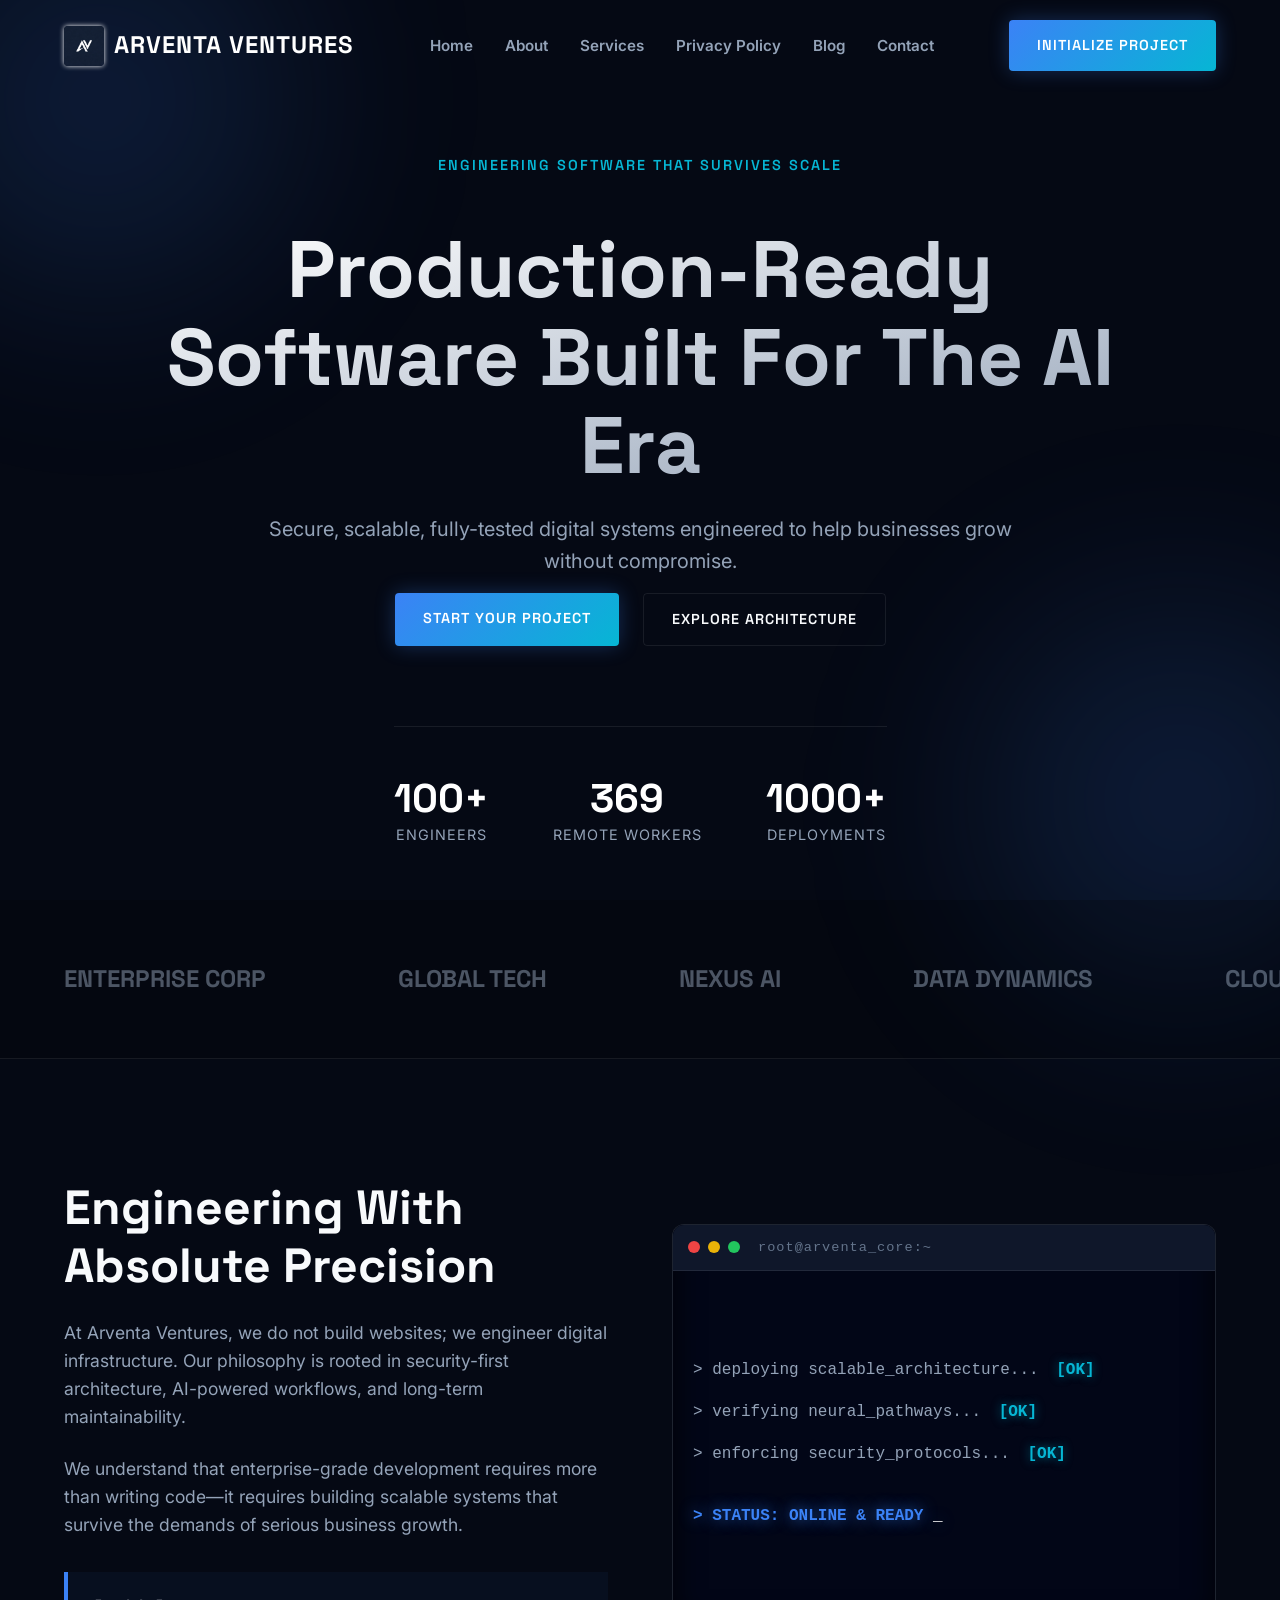
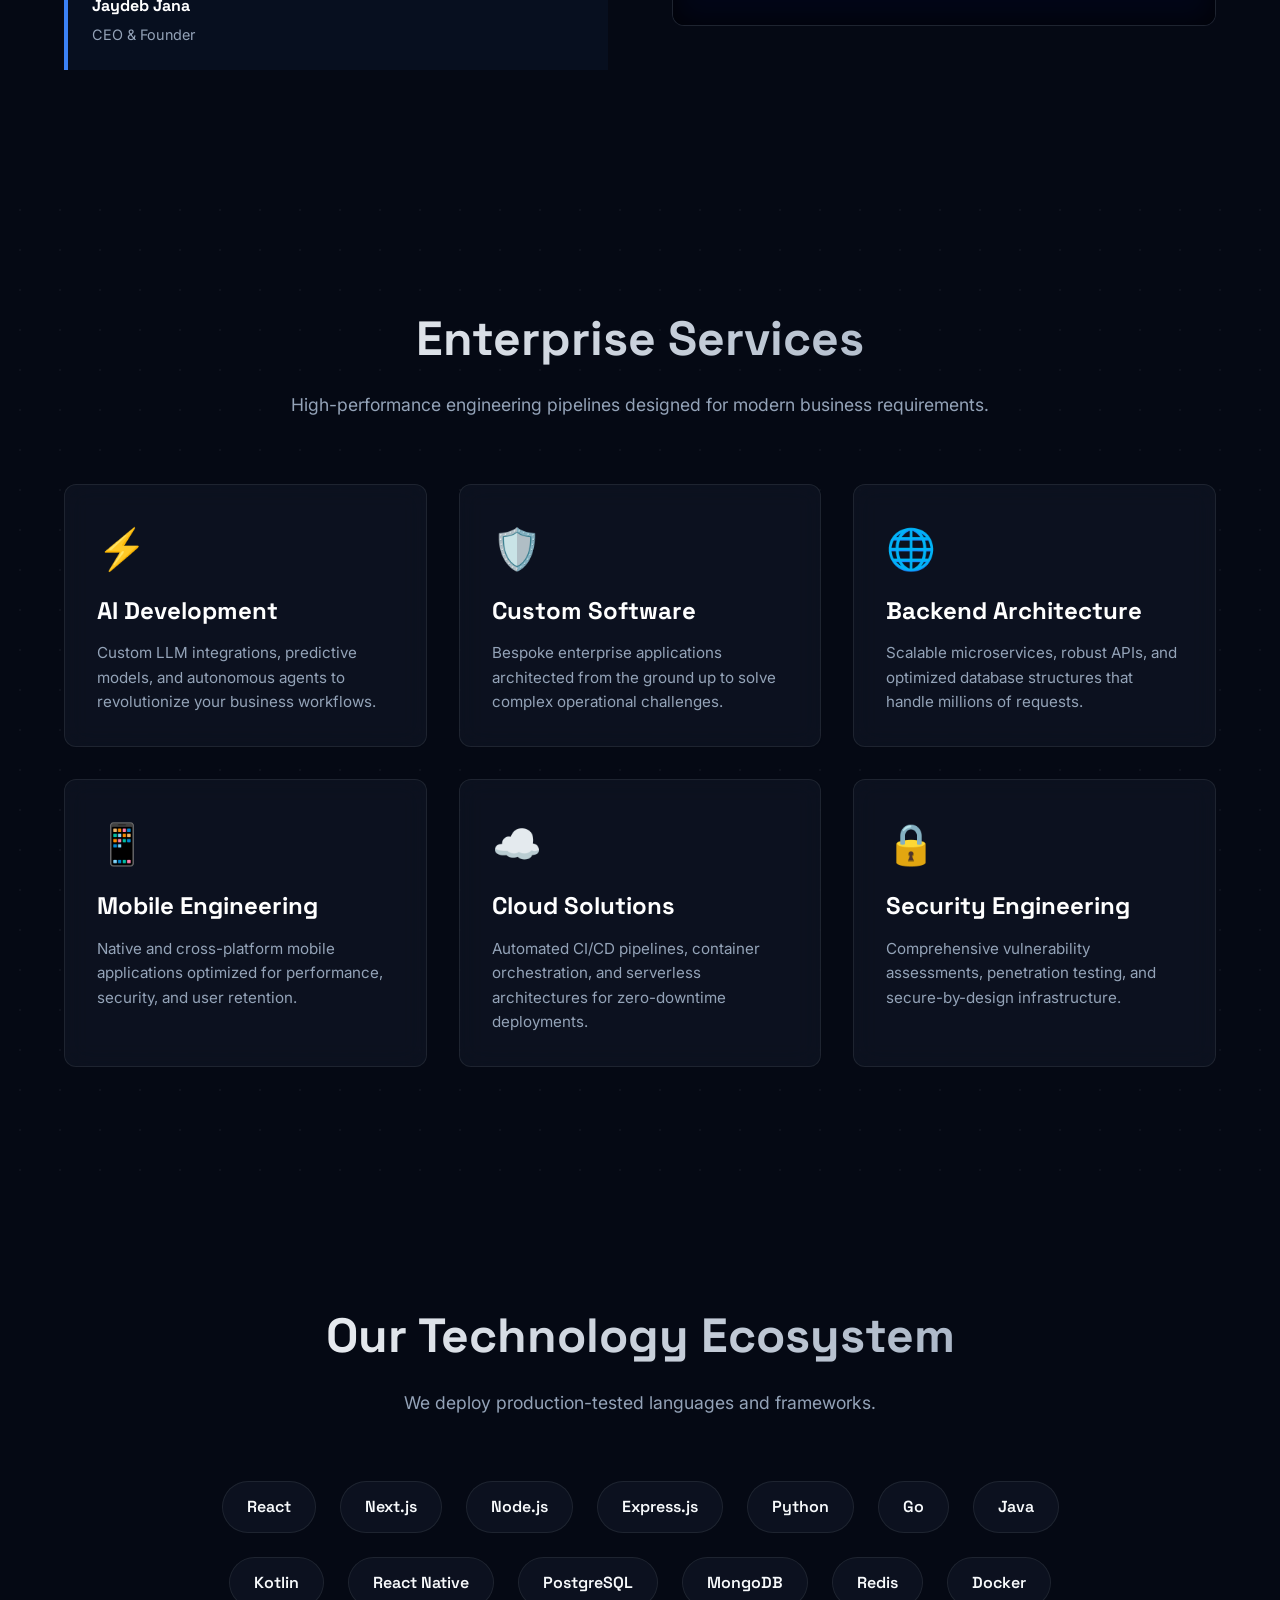
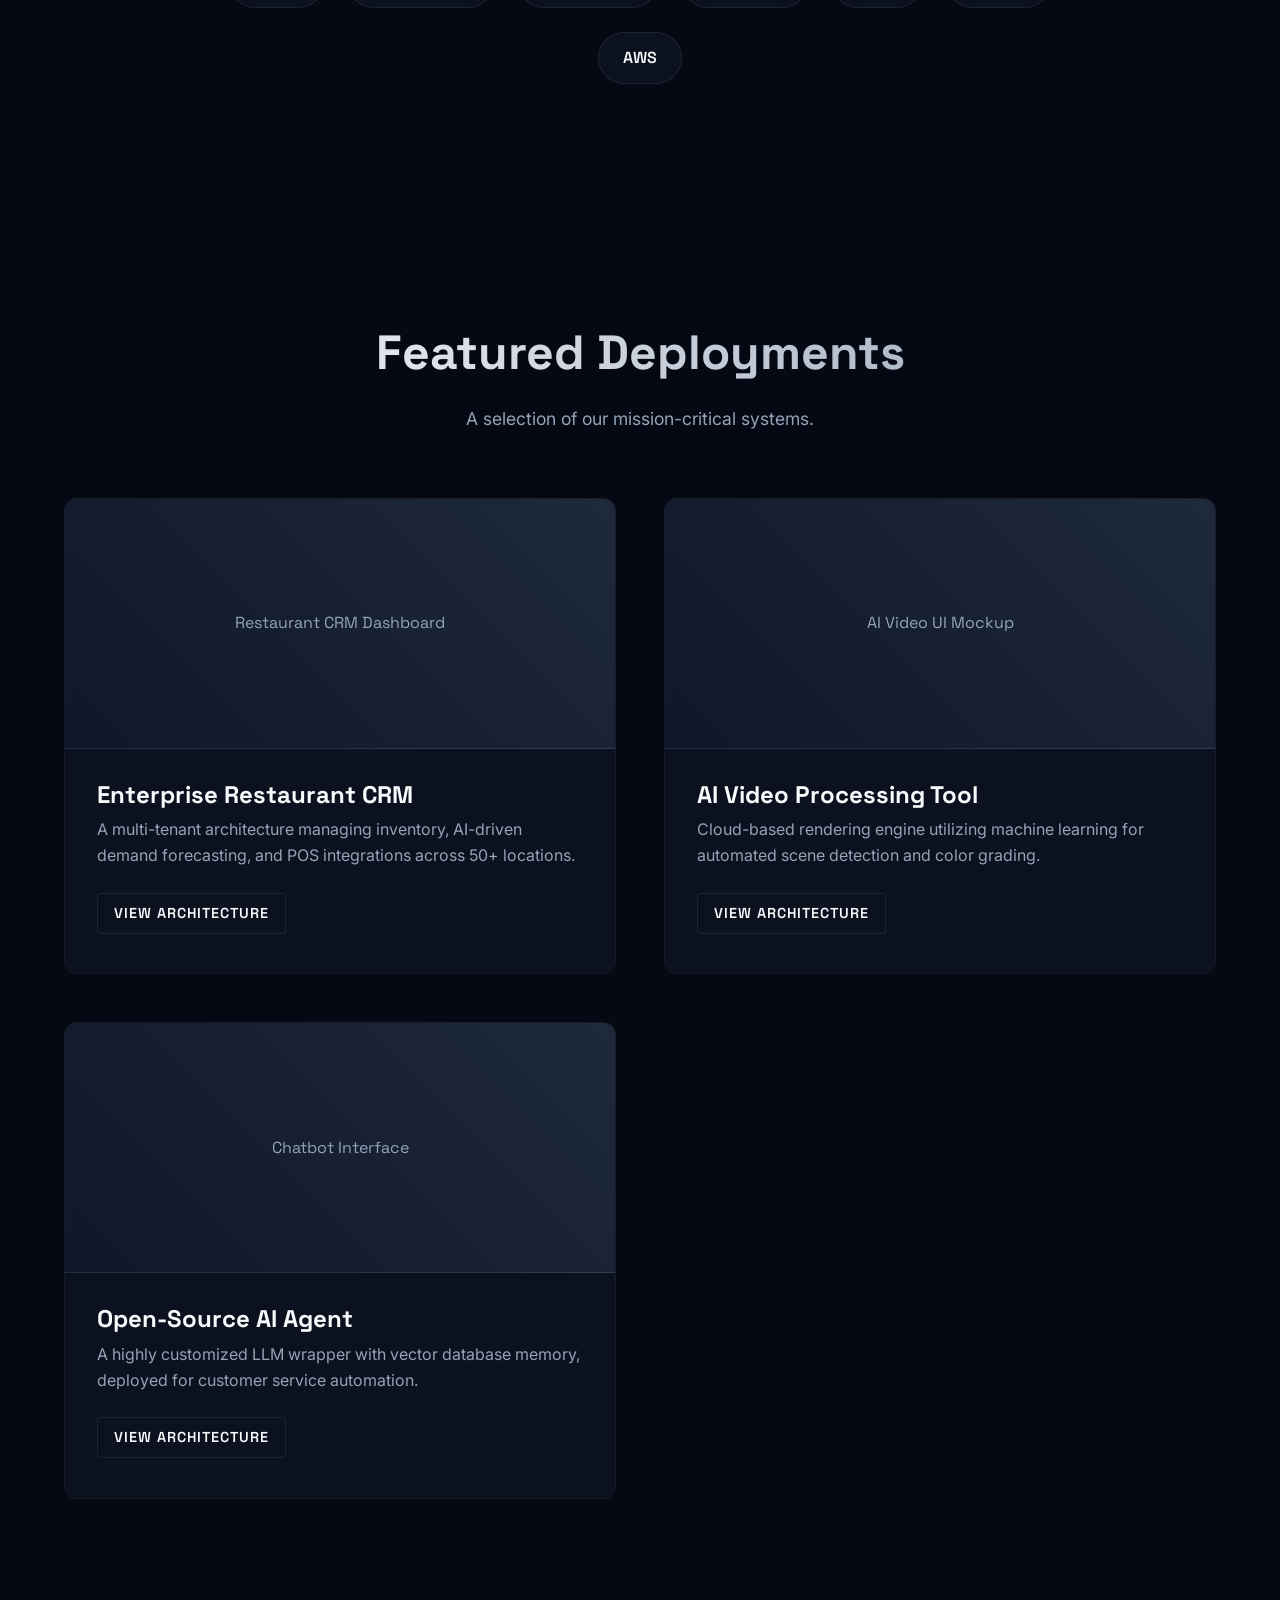
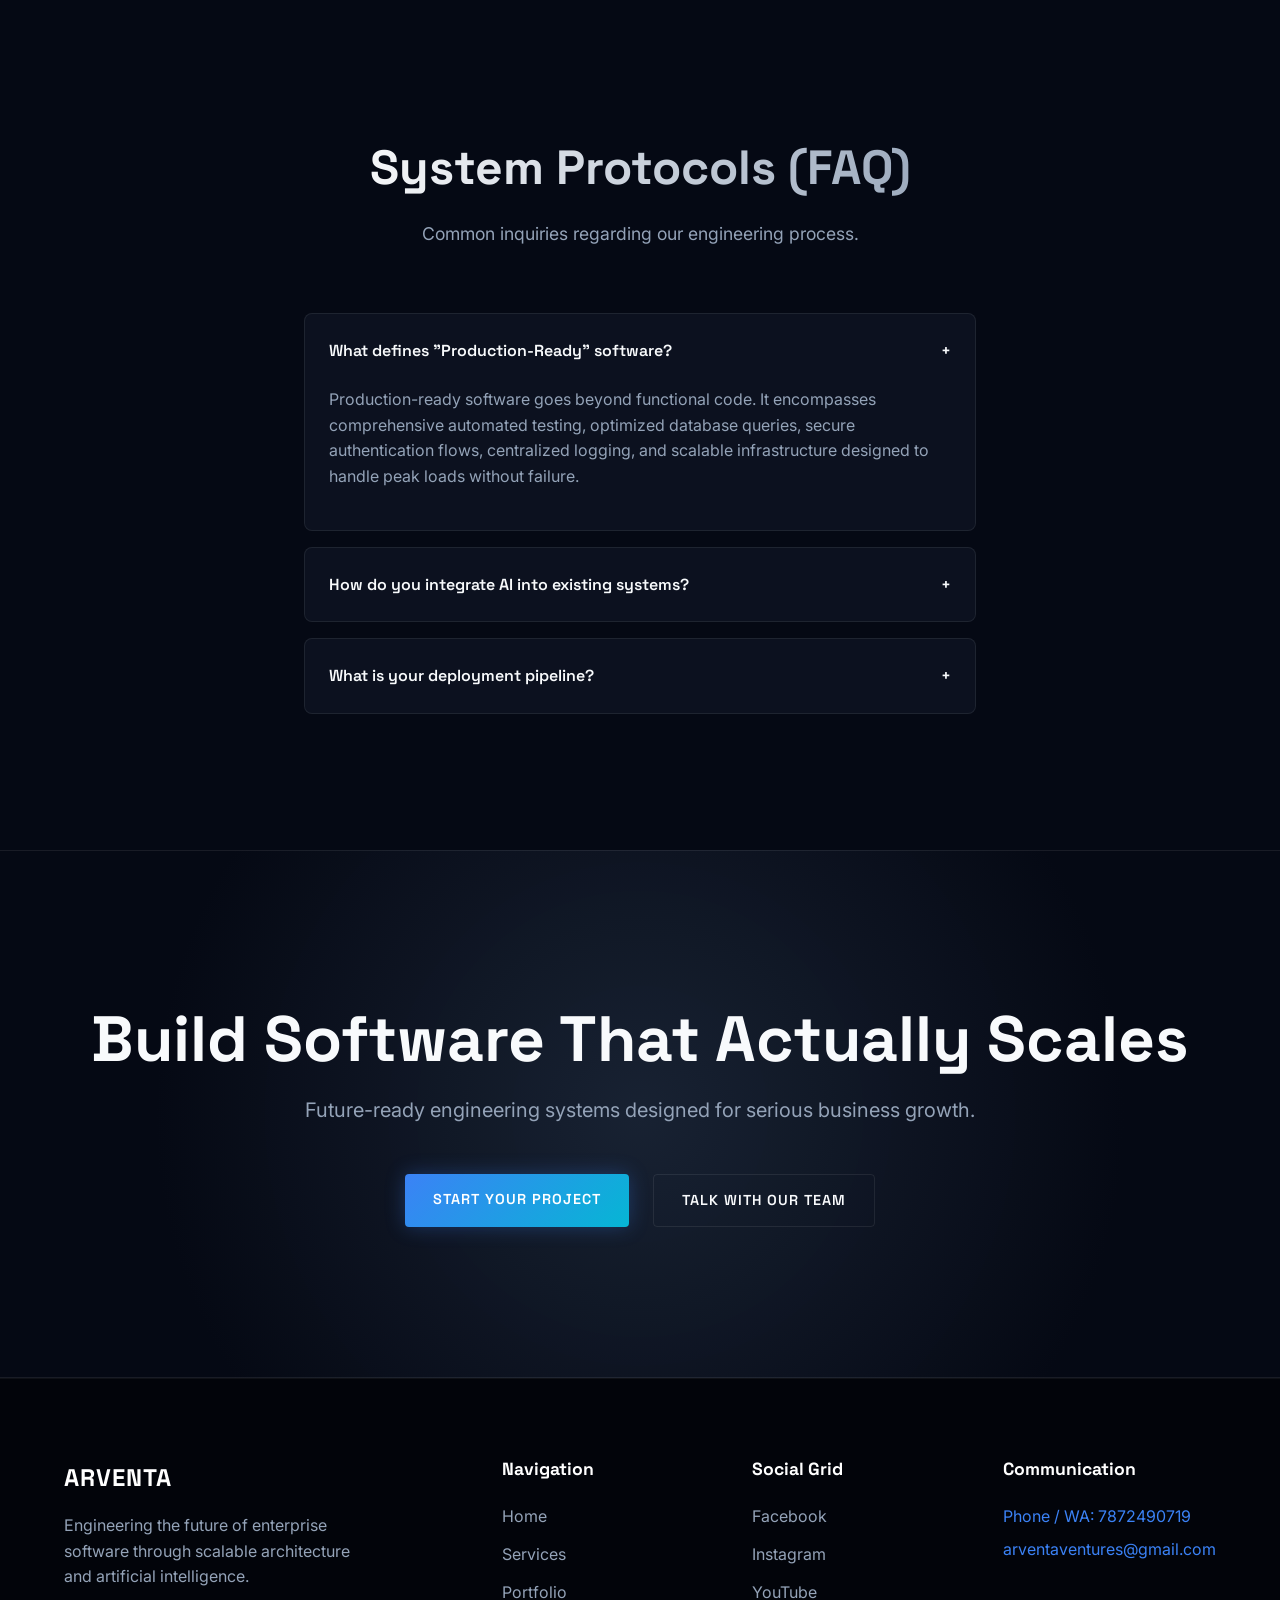
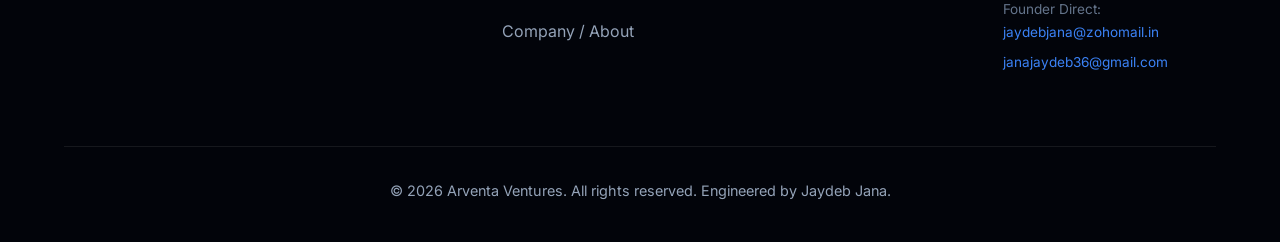
==== index.html @ f2c852b9 "update" ====
<!DOCTYPE html>
<html lang="en">

<head>
    <meta charset="UTF-8">
    <meta name="viewport" content="width=device-width, initial-scale=1.0">
    
    <title>Arventa Ventures | Engineering the Future of AI & Scalable Systems</title>
    <meta name="description" content="Arventa Ventures is a high-performance engineering firm architecting autonomous AI systems, secure MERN stack ecosystems, and scalable enterprise software. Led by Jaydeb Jana.">
    <meta name="keywords" content="AI Automation Company, Enterprise Software Engineering, Full Stack MERN Development, SaaS Architecture, Jaydeb Jana, Arventa Ventures, Next.js Expert, Scalable Systems">
    <meta name="author" content="Jaydeb Jana">
    <meta name="robots" content="index, follow">

    <meta property="og:site_name" content="Arventa Ventures">
    <meta property="og:title" content="Arventa Ventures | Premium Software & AI Engineering">
    <meta property="og:description" content="We build software that scales. From autonomous AI agents to complex enterprise infrastructures.">
    
    <meta property="og:type" content="website">
    <meta property="og:image" content="image/logo.webp">

    <script type="application/ld+json">
    {
      "@context": "https://schema.org",
      "@type": "Organization",
      "name": "Arventa Ventures",
      "alternateName": "Arventa",
      "url": "https://arventaventures.netlify.app/",
      "logo": "image/logo.webp",
      "founder": {
        "@type": "Person",
        "name": "Jaydeb Jana",
        "jobTitle": "CEO & Software Architect",
        "image": "image/CEOandFOUNDER.webp"
      },
      "description": "High-end software engineering and AI automation firm specializing in scalable digital systems.",
      "contactPoint": {
        "@type": "ContactPoint",
        "telephone": "+917872490719",
        "contactType": "technical support",
        "email": "arventaventures@gmail.com"
      }
    }
    </script>

    <link rel="preconnect" href="https://fonts.googleapis.com">
    <link rel="preconnect" href="https://fonts.gstatic.com" crossorigin>
    <link href="https://fonts.googleapis.com/css2?family=Inter:wght@300;400;600;800&family=Space+Grotesk:wght@500;700&display=swap" rel="stylesheet">
    <link rel="stylesheet" href="homePage/style.css">
    <link rel="sitemap" type="application/xml" title="Sitemap" href="/sitemap.xml">

</head>

<body>
    
<header id="navbar">
    <div class="logo-container">
        <img src="image/logo.webp" alt="Arventa Ventures Logo" class="logo-img" onerror="this.style.display='none'">
        ARVENTA VENTURES
    </div>
    
    <button class="mobile-menu-toggle" id="mobile-menu-btn" aria-label="Toggle Menu" onclick="toggleMenu()">
        <span></span>
        <span></span>
        <span></span>
    </button>
    
    <nav id="nav-menu">
        <ul>
            <li><a href="index.html" onclick="toggleMenu()">Home</a></li>
            <li><a href="aboutPage/index.html" onclick="toggleMenu()">About</a></li>
            <li><a href="servicePage/index.html" onclick="toggleMenu()">Services</a></li>
            <li><a href="privacy_policyPage/index.html" onclick="toggleMenu()">Privacy Policy</a></li>
            <li><a href="blogPage/index.html" onclick="toggleMenu()">Blog</a></li>
            <li><a href="contactPage/index.html" onclick="toggleMenu()">Contact</a></li>
        </ul>
        <div class="mobile-nav-actions">
            <a href="contactPage/index.html" class="btn btn-primary" onclick="toggleMenu()">Initialize Project</a>
        </div>
    </nav>
    
    <div class="nav-actions desktop-only">
        <a href="contactPage/index.html" class="btn btn-primary">Initialize Project</a>
    </div>
</header>
    
    <main>
        <section id="home" class="hero">
            <div class="hero-tagline reveal">Engineering Software That Survives Scale</div>
            <h1 class="hero-title reveal">Production-Ready Software Built For The AI Era</h1>
            <p class="hero-subtitle reveal">Secure, scalable, fully-tested digital systems engineered to help businesses grow without compromise.</p>
<div class="hero-cta reveal">
    <a href="contactPage/index.html" class="btn btn-primary">Start Your Project</a>
    
    <a href="servicePage/index.html" class="btn btn-outline">Explore Architecture</a>
</div>

            <div class="hero-stats reveal">
                <div class="stat-item">
                    <h3 class="counter" data-target="100">0</h3>
                    <p>Engineers</p>
                </div>
                <div class="stat-item">
                    <h3 class="counter" data-target="500">0</h3>
                    <p>Remote Workers</p>
                </div>
                <div class="stat-item">
                    <h3>1000+</h3>
                    <p>Deployments</p>
                </div>
            </div>
        </section>
        
        <div class="clients">
            <div class="clients-track">
                <span>ENTERPRISE CORP</span>
                <span>GLOBAL TECH</span>
                <span>NEXUS AI</span>
                <span>DATA DYNAMICS</span>
                <span>CLOUD SYNERGY</span>
                <span>ENTERPRISE CORP</span>
                <span>GLOBAL TECH</span>
                <span>NEXUS AI</span>
                <span>DATA DYNAMICS</span>
                <span>CLOUD SYNERGY</span>
            </div>
        </div>
        
        <section id="about" class="about">
            <div class="about-content reveal">
                <h2>Engineering With Absolute Precision</h2>
                <p>At Arventa Ventures, we do not build websites; we engineer digital infrastructure. Our philosophy is rooted in security-first architecture, AI-powered workflows, and long-term maintainability.</p>
                <p>We understand that enterprise-grade development requires more than writing code—it requires building scalable systems that survive the demands of serious business growth.</p>
                
                <div class="founder-box">
                    <h4>Jaydeb Jana</h4>
                    <p style="margin:0; font-size: 0.9rem;">CEO & Founder</p>
                </div>
            </div>
<div class="glass-card reveal" style="padding: 0; overflow: hidden;">
    <div class="terminal-window" style="height: 400px;">
        <div class="terminal-header">
            <span class="dot red"></span>
            <span class="dot yellow"></span>
            <span class="dot green"></span>
            <span class="terminal-title">root@arventa_core:~</span>
        </div>
        
        <div class="terminal-body">
            <p class="cmd-line">> deploying scalable_architecture... <span class="status-ok">[OK]</span></p>
            <p class="cmd-line">> verifying neural_pathways... <span class="status-ok">[OK]</span></p>
            <p class="cmd-line">> enforcing security_protocols... <span class="status-ok">[OK]</span></p>
            <p class="cmd-line final-status">> STATUS: ONLINE & READY <span class="blinking-cursor">_</span></p>
        </div>
    </div>
</div>

        </section>
        
        <section id="services" class="services">
            <h2 class="section-title reveal">Enterprise Services</h2>
            <p class="section-subtitle reveal">High-performance engineering pipelines designed for modern business requirements.</p>
            
            <div class="services-grid">
                <div class="service-card glass-card reveal">
                    <div class="service-icon">⚡</div>
                    <h3>AI Development</h3>
                    <p>Custom LLM integrations, predictive models, and autonomous agents to revolutionize your business workflows.</p>
                </div>
                <div class="service-card glass-card reveal">
                    <div class="service-icon">🛡️</div>
                    <h3>Custom Software</h3>
                    <p>Bespoke enterprise applications architected from the ground up to solve complex operational challenges.</p>
                </div>
                <div class="service-card glass-card reveal">
                    <div class="service-icon">🌐</div>
                    <h3>Backend Architecture</h3>
                    <p>Scalable microservices, robust APIs, and optimized database structures that handle millions of requests.</p>
                </div>
                <div class="service-card glass-card reveal">
                    <div class="service-icon">📱</div>
                    <h3>Mobile Engineering</h3>
                    <p>Native and cross-platform mobile applications optimized for performance, security, and user retention.</p>
                </div>
                <div class="service-card glass-card reveal">
                    <div class="service-icon">☁️</div>
                    <h3>Cloud Solutions</h3>
                    <p>Automated CI/CD pipelines, container orchestration, and serverless architectures for zero-downtime deployments.</p>
                </div>
                <div class="service-card glass-card reveal">
                    <div class="service-icon">🔒</div>
                    <h3>Security Engineering</h3>
                    <p>Comprehensive vulnerability assessments, penetration testing, and secure-by-design infrastructure.</p>
                </div>
            </div>
        </section>
        
        <section class="tech-stack reveal">
            <h2 class="section-title">Our Technology Ecosystem</h2>
            <p class="section-subtitle">We deploy production-tested languages and frameworks.</p>
            <div class="tech-grid">
                <div class="tech-badge">React</div>
                <div class="tech-badge">Next.js</div>
                <div class="tech-badge">Node.js</div>
                <div class="tech-badge">Express.js</div>
                <div class="tech-badge">Python</div>
                <div class="tech-badge">Go</div>
                <div class="tech-badge">Java</div>
                <div class="tech-badge">Kotlin</div>
                <div class="tech-badge">React Native</div>
                <div class="tech-badge">PostgreSQL</div>
                <div class="tech-badge">MongoDB</div>
                <div class="tech-badge">Redis</div>
                <div class="tech-badge">Docker</div>
                <div class="tech-badge">AWS</div>
            </div>
        </section>
        
        <section id="projects" class="projects">
            <h2 class="section-title reveal">Featured Deployments</h2>
            <p class="section-subtitle reveal">A selection of our mission-critical systems.</p>
            
            <div class="projects-grid">
                <div class="project-card reveal">
                    <div class="project-img-placeholder">Restaurant CRM Dashboard</div>
                    <div class="project-info">
                        <h3>Enterprise Restaurant CRM</h3>
                        <p>A multi-tenant architecture managing inventory, AI-driven demand forecasting, and POS integrations across 50+ locations.</p>
                        <a href="#" class="btn btn-outline" style="padding: 8px 16px;">View Architecture</a>
                    </div>
                </div>
                <div class="project-card reveal">
                    <div class="project-img-placeholder">AI Video UI Mockup</div>
                    <div class="project-info">
                        <h3>AI Video Processing Tool</h3>
                        <p>Cloud-based rendering engine utilizing machine learning for automated scene detection and color grading.</p>
                        <a href="#" class="btn btn-outline" style="padding: 8px 16px;">View Architecture</a>
                    </div>
                </div>
                <div class="project-card reveal">
                    <div class="project-img-placeholder">Chatbot Interface</div>
                    <div class="project-info">
                        <h3>Open-Source AI Agent</h3>
                        <p>A highly customized LLM wrapper with vector database memory, deployed for customer service automation.</p>
                        <a href="#" class="btn btn-outline" style="padding: 8px 16px;">View Architecture</a>
                    </div>
                </div>
            </div>
        </section>
        
        <section class="faq reveal">
            <h2 class="section-title">System Protocols (FAQ)</h2>
            <p class="section-subtitle">Common inquiries regarding our engineering process.</p>
            
            <div class="faq-item active">
                <div class="faq-question">What defines "Production-Ready" software? <span>+</span></div>
                <div class="faq-answer">
                    <p style="padding-bottom: 1rem;">Production-ready software goes beyond functional code. It encompasses comprehensive automated testing, optimized database queries, secure authentication flows, centralized logging, and scalable infrastructure designed to handle peak loads without failure.</p>
                </div>
            </div>
            <div class="faq-item">
                <div class="faq-question">How do you integrate AI into existing systems? <span>+</span></div>
                <div class="faq-answer">
                    <p style="padding-bottom: 1rem;">We analyze your current data pipelines and operational bottlenecks. We then architect middleware that connects your existing databases with secure, enterprise-tier LLM APIs, ensuring data privacy while automating complex analytical or customer-facing tasks.</p>
                </div>
            </div>
            <div class="faq-item">
                <div class="faq-question">What is your deployment pipeline? <span>+</span></div>
                <div class="faq-answer">
                    <p style="padding-bottom: 1rem;">We utilize strict CI/CD pipelines. Every commit undergoes automated unit and integration testing. Merges to the staging branch trigger isolated sandbox deployments for QA, while production deployments are automated with zero-downtime container orchestration.</p>
                </div>
            </div>
        </section>
        
        <section class="cta-section reveal">
            <h2>Build Software That Actually Scales</h2>
            <p class="hero-subtitle" style="margin: 0 auto 3rem auto;">Future-ready engineering systems designed for serious business growth.</p>
            <div class="hero-cta" style="justify-content: center; margin-bottom: 0;">
                <a href="#contact" class="btn btn-primary">Start Your Project</a>
                <a href="mailto:arventaventures@gmail.com" class="btn btn-outline">Talk With Our Team</a>
            </div>
        </section>
        
    </main>
    
    <footer id="contact">
        <div class="footer-grid">
            <div class="footer-brand">
                <div class="logo-container" style="margin-bottom: 1rem;">
                    ARVENTA
                </div>
                <p>Engineering the future of enterprise software through scalable architecture and artificial intelligence.</p>
            </div>
<div class="footer-links">
    <h4>Navigation</h4>
    <ul>
        <li><a href="index.html">Home</a></li>
        <li><a href="servicePage/index.html">Services</a></li>
        <li><a href="index.html#projects">Portfolio</a></li>
        <li><a href="aboutPage/index.html">Company / About</a></li>
    </ul>
</div>

            <div class="footer-links">
                <h4>Social Grid</h4>
                <ul>
                    <li><a href="https://www.facebook.com/share/1AwY1i5wqC/" target="_blank">Facebook</a></li>
                    <li><a href="https://www.instagram.com/arventaventures?igsh=cDZscHE4bGMxeGox" target="_blank">Instagram</a></li>
                    <li><a href="https://youtube.com/@arventaventures?si=omxOW2NeKiP2hKqf" target="_blank">YouTube</a></li>
                </ul>
            </div>
            <div class="footer-links">
                <h4>Communication</h4>
                <div class="footer-contact">
                    <a href="tel:+917872490719">Phone / WA: 7872490719</a>
                    <a href="mailto:arventaventures@gmail.com">arventaventures@gmail.com</a>
                    <br>
                    <span style="font-size: 0.85rem; color: #64748B;">Founder Direct:</span>
                    <a href="mailto:jaydebjana@zohomail.in" style="font-size: 0.85rem;">jaydebjana@zohomail.in</a>
                    <a href="mailto:janajaydeb36@gmail.com" style="font-size: 0.85rem;">janajaydeb36@gmail.com</a>
                </div>
            </div>
        </div>
        <div class="footer-bottom">
            &copy; 2026 Arventa Ventures. All rights reserved. Engineered by Jaydeb Jana.
        </div>
    </footer>
    
    <script src="homePage/script.js" type="text/javascript" charset="utf-8"></script>
</body>

</html>
---- homePage/style.css ----
:root {
            --bg-deep: #050914;
            --bg-nav: rgba(5, 9, 20, 0.85);
            --bg-card: rgba(17, 24, 39, 0.6);
            --bg-card-hover: rgba(30, 41, 59, 0.8);
            
            --text-main: #F8FAFC;
            --text-muted: #94A3B8;
            
            --accent-blue: #3B82F6;
            --accent-glow: rgba(59, 130, 246, 0.4);
            --accent-cyan: #06B6D4;
            
            --border-light: rgba(255, 255, 255, 0.08);
            --border-glow: rgba(59, 130, 246, 0.3);
            
            --font-body: 'Inter', sans-serif;
            --font-display: 'Space Grotesk', sans-serif;
            
            --transition-smooth: all 0.4s cubic-bezier(0.25, 0.8, 0.25, 1);
            --section-padding: 120px 5%;
        }
        
        * {
            margin: 0;
            padding: 0;
            box-sizing: border-box;
        }
        
        html {
            scroll-behavior: smooth;
        }
        
        body {
            font-family: var(--font-body);
            background-color: var(--bg-deep);
            color: var(--text-main);
            line-height: 1.6;
            overflow-x: hidden;
            position: relative;
        }
        
        /* Ambient Background Glows */
        body::before,
        body::after {
            content: '';
            position: fixed;
            width: 600px;
            height: 600px;
            border-radius: 50%;
            background: radial-gradient(circle, var(--accent-glow) 0%, transparent 70%);
            filter: blur(80px);
            z-index: -1;
            opacity: 0.5;
            animation: floatGlow 20s infinite alternate;
        }
        
        body::before {
            top: -200px;
            left: -200px;
        }
        
        body::after {
            bottom: -200px;
            right: -200px;
            animation-delay: -10s;
        }
        
        @keyframes floatGlow {
            0% {
                transform: translate(0, 0);
            }
            
            100% {
                transform: translate(100px, 100px);
            }
        }
        
        h1,
        h2,
        h3,
        h4,
        h5,
        h6 {
            font-family: var(--font-display);
            font-weight: 700;
            line-height: 1.2;
        }
        
        a {
            text-decoration: none;
            color: inherit;
            transition: var(--transition-smooth);
        }
        
        ul {
            list-style: none;
        }
        
        /* UI Components */
        .btn {
            display: inline-block;
            padding: 14px 28px;
            font-weight: 600;
            font-family: var(--font-display);
            border-radius: 4px;
            cursor: pointer;
            transition: var(--transition-smooth);
            text-transform: uppercase;
            letter-spacing: 1px;
            font-size: 0.9rem;
            position: relative;
            overflow: hidden;
        }
        
        .btn-primary {
            background: linear-gradient(135deg, var(--accent-blue), var(--accent-cyan));
            color: #fff;
            border: none;
            box-shadow: 0 0 20px rgba(59, 130, 246, 0.3);
        }
        
        .btn-primary:hover {
            box-shadow: 0 0 30px rgba(6, 182, 212, 0.6);
            transform: translateY(-2px);
        }
        
        .btn-outline {
            background: transparent;
            border: 1px solid var(--border-light);
            color: var(--text-main);
        }
        
        .btn-outline:hover {
            border-color: var(--accent-blue);
            background: rgba(59, 130, 246, 0.1);
        }
        
        .section-title {
            text-align: center;
            font-size: 3rem;
            margin-bottom: 1.5rem;
            background: linear-gradient(to right, #fff, var(--text-muted));
            -webkit-background-clip: text;
            -webkit-text-fill-color: transparent;
        }
        
        .section-subtitle {
            text-align: center;
            color: var(--text-muted);
            max-width: 700px;
            margin: 0 auto 4rem auto;
            font-size: 1.1rem;
        }
        
        /* Glass Card */
        .glass-card {
            background: var(--bg-card);
            backdrop-filter: blur(12px);
            -webkit-backdrop-filter: blur(12px);
            border: 1px solid var(--border-light);
            border-radius: 12px;
            padding: 2rem;
            transition: var(--transition-smooth);
            position: relative;
            overflow: hidden;
        }
        
        .glass-card:hover {
            border-color: var(--border-glow);
            transform: translateY(-5px);
            background: var(--bg-card-hover);
            box-shadow: 0 10px 30px rgba(0, 0, 0, 0.5);
        }
        
        /* Scroll Reveal Animation Classes */
        .reveal {
            opacity: 0;
            transform: translateY(40px);
            transition: all 0.8s cubic-bezier(0.25, 0.8, 0.25, 1);
        }
        
        .reveal.active {
            opacity: 1;
            transform: translateY(0);
        }
        
        /* =========================================================
           NAVBAR
           ========================================================= */
        header {
            position: fixed;
            top: 0;
            width: 100%;
            z-index: 1000;
            padding: 20px 5%;
            transition: var(--transition-smooth);
            display: flex;
            justify-content: space-between;
            align-items: center;
        }
        
        header.scrolled {
            background: var(--bg-nav);
            backdrop-filter: blur(16px);
            -webkit-backdrop-filter: blur(16px);
            border-bottom: 1px solid var(--border-light);
            padding: 15px 5%;
        }
        
        .logo-container {
            display: flex;
            align-items: center;
            gap: 10px;
            font-family: var(--font-display);
            font-weight: 800;
            font-size: 1.4rem;
            letter-spacing: 1px;
        }
        
        /* Assuming logo image is available as logo.png in the directory */
        .logo-img {
            height: 40px;
            box-shadow: 0px 0px 5px white;
            width: auto;
        }
        
        nav ul {
            display: flex;
            gap: 2rem;
        }
        
        nav ul li a {
            font-weight: 600;
            font-size: 0.95rem;
            color: var(--text-muted);
            position: relative;
        }
        
        nav ul li a:hover {
            color: #fff;
        }
        
        nav ul li a::after {
            content: '';
            position: absolute;
            bottom: -5px;
            left: 0;
            width: 0%;
            height: 2px;
            background: var(--accent-blue);
            transition: var(--transition-smooth);
        }
        
        nav ul li a:hover::after {
            width: 100%;
        }
        
        .nav-actions {
            display: flex;
            gap: 1rem;
        }
        
        /* =========================================================
           HERO SECTION
           ========================================================= */
        .hero {
            min-height: 100vh;
            display: flex;
            flex-direction: column;
            justify-content: center;
            align-items: center;
            text-align: center;
            padding: 150px 5% 50px 5%;
            position: relative;
        }
        
        .hero-title {
            font-size: 5rem;
            line-height: 1.1;
            margin-bottom: 1.5rem;
            background: linear-gradient(to bottom right, #ffffff, #94A3B8);
            -webkit-background-clip: text;
            -webkit-text-fill-color: transparent;
            max-width: 1000px;
        }
        
        .hero-subtitle {
            font-size: 1.25rem;
            color: var(--text-muted);
            max-width: 800px;
            margin-bottom: 1rem;
        }
        
        .hero-tagline {
            font-family: var(--font-display);
            color: var(--accent-cyan);
            font-weight: 600;
            letter-spacing: 2px;
            text-transform: uppercase;
            margin-bottom: 3rem;
            font-size: 0.9rem;
        }
        
        .hero-cta {
            display: flex;
            gap: 1.5rem;
            margin-bottom: 5rem;
        }
        
        .hero-stats {
            display: flex;
            gap: 4rem;
            border-top: 1px solid var(--border-light);
            padding-top: 3rem;
        }
        
        .stat-item h3 {
            font-size: 2.5rem;
            color: #fff;
        }
        
        .stat-item p {
            color: var(--text-muted);
            font-size: 0.9rem;
            text-transform: uppercase;
            letter-spacing: 1px;
        }
        
        /* =========================================================
           TRUSTED CLIENTS
           ========================================================= */
        .clients {
            padding: 60px 0;
            border-bottom: 1px solid var(--border-light);
            background: rgba(0, 0, 0, 0.2);
            overflow: hidden;
            white-space: nowrap;
        }
        
        .clients-track {
            display: inline-block;
            animation: scrollClients 30s linear infinite;
        }
        
        .clients-track span {
            font-family: var(--font-display);
            font-size: 1.5rem;
            font-weight: 700;
            color: var(--text-muted);
            margin: 0 4rem;
            opacity: 0.5;
            transition: var(--transition-smooth);
        }
        
        .clients-track span:hover {
            opacity: 1;
            color: #fff;
            text-shadow: 0 0 10px var(--accent-glow);
        }
        
        @keyframes scrollClients {
            0% {
                transform: translateX(0);
            }
            
            100% {
                transform: translateX(-50%);
            }
        }
        
        /* =========================================================
           ABOUT SECTION
           ========================================================= */
        .about {
            padding: var(--section-padding);
            display: grid;
            grid-template-columns: 1fr 1fr;
            gap: 4rem;
            align-items: center;
        }
        
        .about-content h2 {
            font-size: 3rem;
            margin-bottom: 1.5rem;
        }
        
        .about-content p {
            color: var(--text-muted);
            margin-bottom: 1.5rem;
            font-size: 1.1rem;
        }
        
        .founder-box {
            margin-top: 2rem;
            padding: 1.5rem;
            border-left: 4px solid var(--accent-blue);
            background: rgba(59, 130, 246, 0.05);
        }
        
        .founder-box h4 {
            color: #fff;
            margin-bottom: 0.5rem;
        }
        
        /* =========================================================
           SERVICES SECTION
           ========================================================= */
        .services {
            padding: var(--section-padding);
            background: url('[data-uri]') repeat;
        }
        
        .services-grid {
            display: grid;
            grid-template-columns: repeat(auto-fit, minmax(300px, 1fr));
            gap: 2rem;
        }
        
        .service-card h3 {
            font-size: 1.5rem;
            margin: 1rem 0;
            color: #fff;
        }
        
        .service-card p {
            color: var(--text-muted);
            font-size: 0.95rem;
        }
        
        .service-icon {
            font-size: 2.5rem;
            color: var(--accent-cyan);
            margin-bottom: 1rem;
        }
        
        /* =========================================================
           TECH STACK SECTION
           ========================================================= */
        .tech-stack {
            padding: var(--section-padding);
            text-align: center;
        }
        
        .tech-grid {
            display: flex;
            flex-wrap: wrap;
            justify-content: center;
            gap: 1.5rem;
            max-width: 900px;
            margin: 0 auto;
        }
        
        .tech-badge {
            background: var(--bg-card);
            border: 1px solid var(--border-light);
            padding: 12px 24px;
            border-radius: 30px;
            font-family: var(--font-display);
            font-weight: 600;
            transition: var(--transition-smooth);
            cursor: default;
        }
        
        .tech-badge:hover {
            border-color: var(--accent-cyan);
            background: rgba(6, 182, 212, 0.1);
            box-shadow: 0 0 15px rgba(6, 182, 212, 0.3);
            transform: translateY(-3px);
        }
        
        /* =========================================================
           PROJECTS SECTION
           ========================================================= */
        .projects {
            padding: var(--section-padding);
        }
        
        .projects-grid {
            display: grid;
            grid-template-columns: repeat(auto-fit, minmax(400px, 1fr));
            gap: 3rem;
        }
        
        .project-card {
            border: 1px solid var(--border-light);
            border-radius: 12px;
            overflow: hidden;
            transition: var(--transition-smooth);
        }
        
        .project-img-placeholder {
            height: 250px;
            background: linear-gradient(45deg, #0f172a, #1e293b);
            display: flex;
            align-items: center;
            justify-content: center;
            color: var(--text-muted);
            font-family: var(--font-display);
            border-bottom: 1px solid var(--border-light);
        }
        
        .project-info {
            padding: 2rem;
            background: var(--bg-card);
        }
        
        .project-info h3 {
            font-size: 1.5rem;
            margin-bottom: 0.5rem;
        }
        
        .project-info p {
            color: var(--text-muted);
            margin-bottom: 1.5rem;
        }
        
        .project-card:hover {
            transform: translateY(-10px);
            box-shadow: 0 20px 40px rgba(0, 0, 0, 0.6);
            border-color: var(--accent-blue);
        }
        
        /* =========================================================
           FAQ SECTION
           ========================================================= */
        .faq {
            padding: var(--section-padding);
            max-width: 800px;
            margin: 0 auto;
        }
        
        .faq-item {
            background: var(--bg-card);
            border: 1px solid var(--border-light);
            margin-bottom: 1rem;
            border-radius: 8px;
            overflow: hidden;
        }
        
        .faq-question {
            padding: 1.5rem;
            cursor: pointer;
            font-family: var(--font-display);
            font-weight: 600;
            display: flex;
            justify-content: space-between;
            align-items: center;
        }
        
        .faq-answer {
            padding: 0 1.5rem;
            max-height: 0;
            overflow: hidden;
            transition: max-height 0.4s ease;
            color: var(--text-muted);
        }
        
        .faq-item.active .faq-answer {
            padding: 0 1.5rem 1.5rem 1.5rem;
            max-height: 200px;
        }
        
        /* =========================================================
           FINAL CTA SECTION
           ========================================================= */
        .cta-section {
            padding: 150px 5%;
            text-align: center;
            background: radial-gradient(circle at center, rgba(30, 41, 59, 0.8) 0%, var(--bg-deep) 70%);
            border-top: 1px solid var(--border-light);
            border-bottom: 1px solid var(--border-light);
        }
        
        .cta-section h2 {
            font-size: 4rem;
            margin-bottom: 1rem;
        }
        
        /* =========================================================
           FOOTER
           ========================================================= */
        footer {
            background: #02040A;
            padding: 80px 5% 40px 5%;
            border-top: 1px solid rgba(255, 255, 255, 0.05);
        }
        
        .footer-grid {
            display: grid;
            grid-template-columns: 2fr 1fr 1fr 1fr;
            gap: 4rem;
            margin-bottom: 4rem;
        }
        
        .footer-brand p {
            color: var(--text-muted);
            margin-top: 1rem;
            max-width: 300px;
        }
        
        .footer-links h4 {
            color: #fff;
            margin-bottom: 1.5rem;
            font-size: 1.1rem;
        }
        
        .footer-links ul li {
            margin-bottom: 0.8rem;
        }
        
        .footer-links ul li a {
            color: var(--text-muted);
        }
        
        .footer-links ul li a:hover {
            color: var(--accent-cyan);
        }
        
        .footer-contact {
            color: var(--text-muted);
        }
        
        .footer-contact a {
            color: var(--accent-blue);
            display: block;
            margin-bottom: 0.5rem;
        }
        
        .footer-bottom {
            text-align: center;
            padding-top: 2rem;
            border-top: 1px solid var(--border-light);
            color: var(--text-muted);
            font-size: 0.9rem;
        }
        
        /* =========================================================
           MOBILE RESPONSIVENESS
           ========================================================= */
        @media (max-width: 1024px) {
            .hero-title {
                font-size: 4rem;
            }
            
            .about {
                grid-template-columns: 1fr;
            }
            
            .footer-grid {
                grid-template-columns: 1fr 1fr;
            }
        }
        
        @media (max-width: 768px) {

            nav ul,
            .nav-actions {
                display: none;
            }
            
            /* Mobile menu toggle needed in JS */
            .hero-title {
                font-size: 2.5rem;
            }
            
            .hero-stats {
                flex-direction: column;
                gap: 2rem;
            }
            
            .projects-grid {
                grid-template-columns: 1fr;
            }
            
            .footer-grid {
                grid-template-columns: 1fr;
            }
        }
        
        header {
            position: fixed;
            top: 0;
            left: 0;
            width: 100%;
            z-index: 1000;
            padding: 20px 5%;
            transition: var(--transition-smooth);
            display: flex;
            justify-content: space-between;
            align-items: center;
            background: transparent;
        }
        
        header.scrolled {
            background: var(--bg-nav);
            backdrop-filter: blur(16px);
            -webkit-backdrop-filter: blur(16px);
            border-bottom: 1px solid var(--border-light);
            padding: 15px 5%;
        }
        
        .logo-container {
            display: flex;
            align-items: center;
            gap: 10px;
            font-family: var(--font-display);
            font-weight: 800;
            font-size: 1.5rem;
            letter-spacing: 1px;
            color: #fff;
            z-index: 1001;
            /* লোগো সবসময় মেনুর ওপরে থাকবে */
        }
        
        .logo-img {
            height: 40px;
            width: auto;
            border-radius: 4px;
        }
        
        nav {
            display: block;
        }
        
        nav ul {
            display: flex;
            gap: 2rem;
            list-style: none;
        }
        
        nav ul li a {
            font-weight: 600;
            font-size: 0.95rem;
            color: var(--text-muted);
            position: relative;
            text-decoration: none;
            transition: var(--transition-smooth);
        }
        
        nav ul li a:hover {
            color: #fff;
        }
        
        .nav-actions {
            display: flex;
            gap: 1rem;
        }
        
        .mobile-nav-actions {
            display: none;
            /* ডেস্কটপে লুকানো থাকবে */
        }
        
        /* --- Mobile Menu Button (Hamburger) --- */
        .mobile-menu-toggle {
            display: none;
            flex-direction: column;
            justify-content: space-between;
            width: 30px;
            height: 21px;
            background: transparent;
            border: none;
            cursor: pointer;
            z-index: 1001;
        }
        
        .mobile-menu-toggle span {
            width: 100%;
            height: 3px;
            background-color: #fff;
            border-radius: 10px;
            transition: var(--transition-smooth);
        }
        
        /* --- MOBILE RESPONSIVE FIX --- */
        @media (max-width: 850px) {
            .desktop-only {
                display: none;
            }
            
            .mobile-menu-toggle {
                display: flex;
            }
            
            /* মোবাইল মেনুর গ্লাস-মর্ফিজম প্যানেল */
            nav#nav-menu {
                position: absolute;
                top: 100%;
                left: 0;
                width: 100%;
                background: var(--bg-nav);
                backdrop-filter: blur(20px);
                -webkit-backdrop-filter: blur(20px);
                border-bottom: 1px solid var(--border-light);
                padding: 2rem 5%;
                flex-direction: column;
                clip-path: polygon(0 0, 100% 0, 100% 0, 0 0);
                /* মেনু লুকানোর প্রিমিয়াম পদ্ধতি */
                transition: clip-path 0.5s cubic-bezier(0.25, 1, 0.5, 1);
                display: flex;
                opacity: 0;
            }
            
            /* মেনু ওপেন হওয়ার পর */
            nav#nav-menu.active {
                clip-path: polygon(0 0, 100% 0, 100% 100%, 0 100%);
                opacity: 1;
            }
            
            nav ul {
                flex-direction: column;
                align-items: center;
                gap: 1.5rem;
                margin-bottom: 2rem;
            }
            
            nav ul li a {
                font-size: 1.2rem;
                color: #fff;
            }
            
            .mobile-nav-actions {
                display: flex;
                justify-content: center;
                width: 100%;
            }
            
            /* মেনু খোলা অবস্থায় বাটনের অ্যানিমেশন (X হয়ে যাবে) */
            .mobile-menu-toggle.active span:nth-child(1) {
                transform: translateY(9px) rotate(45deg);
            }
            
            .mobile-menu-toggle.active span:nth-child(2) {
                opacity: 0;
            }
            
            .mobile-menu-toggle.active span:nth-child(3) {
                transform: translateY(-9px) rotate(-45deg);
            }
        }
        
        /* =========================================================
   ENTERPRISE TERMINAL UI
   ========================================================= */
.terminal-window {
    background: #020617; /* একদম ডার্ক ব্লু/ব্ল্যাক ব্যাকগ্রাউন্ড */
    display: flex;
    flex-direction: column;
    width: 100%;
    border-radius: 8px;
    box-shadow: inset 0 0 30px rgba(0, 0, 0, 0.8);
}

.terminal-header {
    background: #0f172a; /* হেডার বার একটু হালকা রঙের */
    padding: 12px 15px;
    display: flex;
    align-items: center;
    border-bottom: 1px solid var(--border-light);
}

/* ম্যাক-স্টাইল কন্ট্রোল ডট */
.dot {
    width: 12px; 
    height: 12px; 
    border-radius: 50%; 
    margin-right: 8px;
}
.dot.red { background: #ef4444; }
.dot.yellow { background: #eab308; }
.dot.green { background: #22c55e; }

.terminal-title {
    color: #64748b; 
    font-family: monospace; 
    font-size: 0.85rem; 
    margin-left: 10px;
    letter-spacing: 1px;
}

.terminal-body {
    padding: 30px 20px;
    font-family: 'Courier New', Courier, monospace; /* রিয়েলিস্টিক কোডিং ফন্ট */
    color: #94a3b8;
    font-size: 1rem;
    line-height: 2;
    text-align: left; /* লেখাগুলো লেফটে এলাইন করা হলো */
    flex-grow: 1;
    display: flex;
    flex-direction: column;
    justify-content: center;
}

.cmd-line {
    margin-bottom: 10px;
    text-shadow: 0 0 5px rgba(255,255,255,0.05);
}

/* [OK] টেক্সটের ইলেকট্রিক গ্লো এফেক্ট */
.status-ok {
    color: var(--accent-cyan);
    font-weight: bold;
    text-shadow: 0 0 10px rgba(6, 182, 212, 0.6);
    margin-left: 8px;
}

/* ফাইনাল স্ট্যাটাসের ব্লু গ্লো */
.final-status {
    color: var(--accent-blue);
    font-weight: bold;
    margin-top: 20px;
    text-shadow: 0 0 15px rgba(59, 130, 246, 0.8);
}

/* লাইভ কার্সার অ্যানিমেশন */
.blinking-cursor {
    display: inline-block;
    color: #fff;
    animation: blink 1s step-end infinite;
}

@keyframes blink {
    0%, 100% { opacity: 1; }
    50% { opacity: 0; }
}
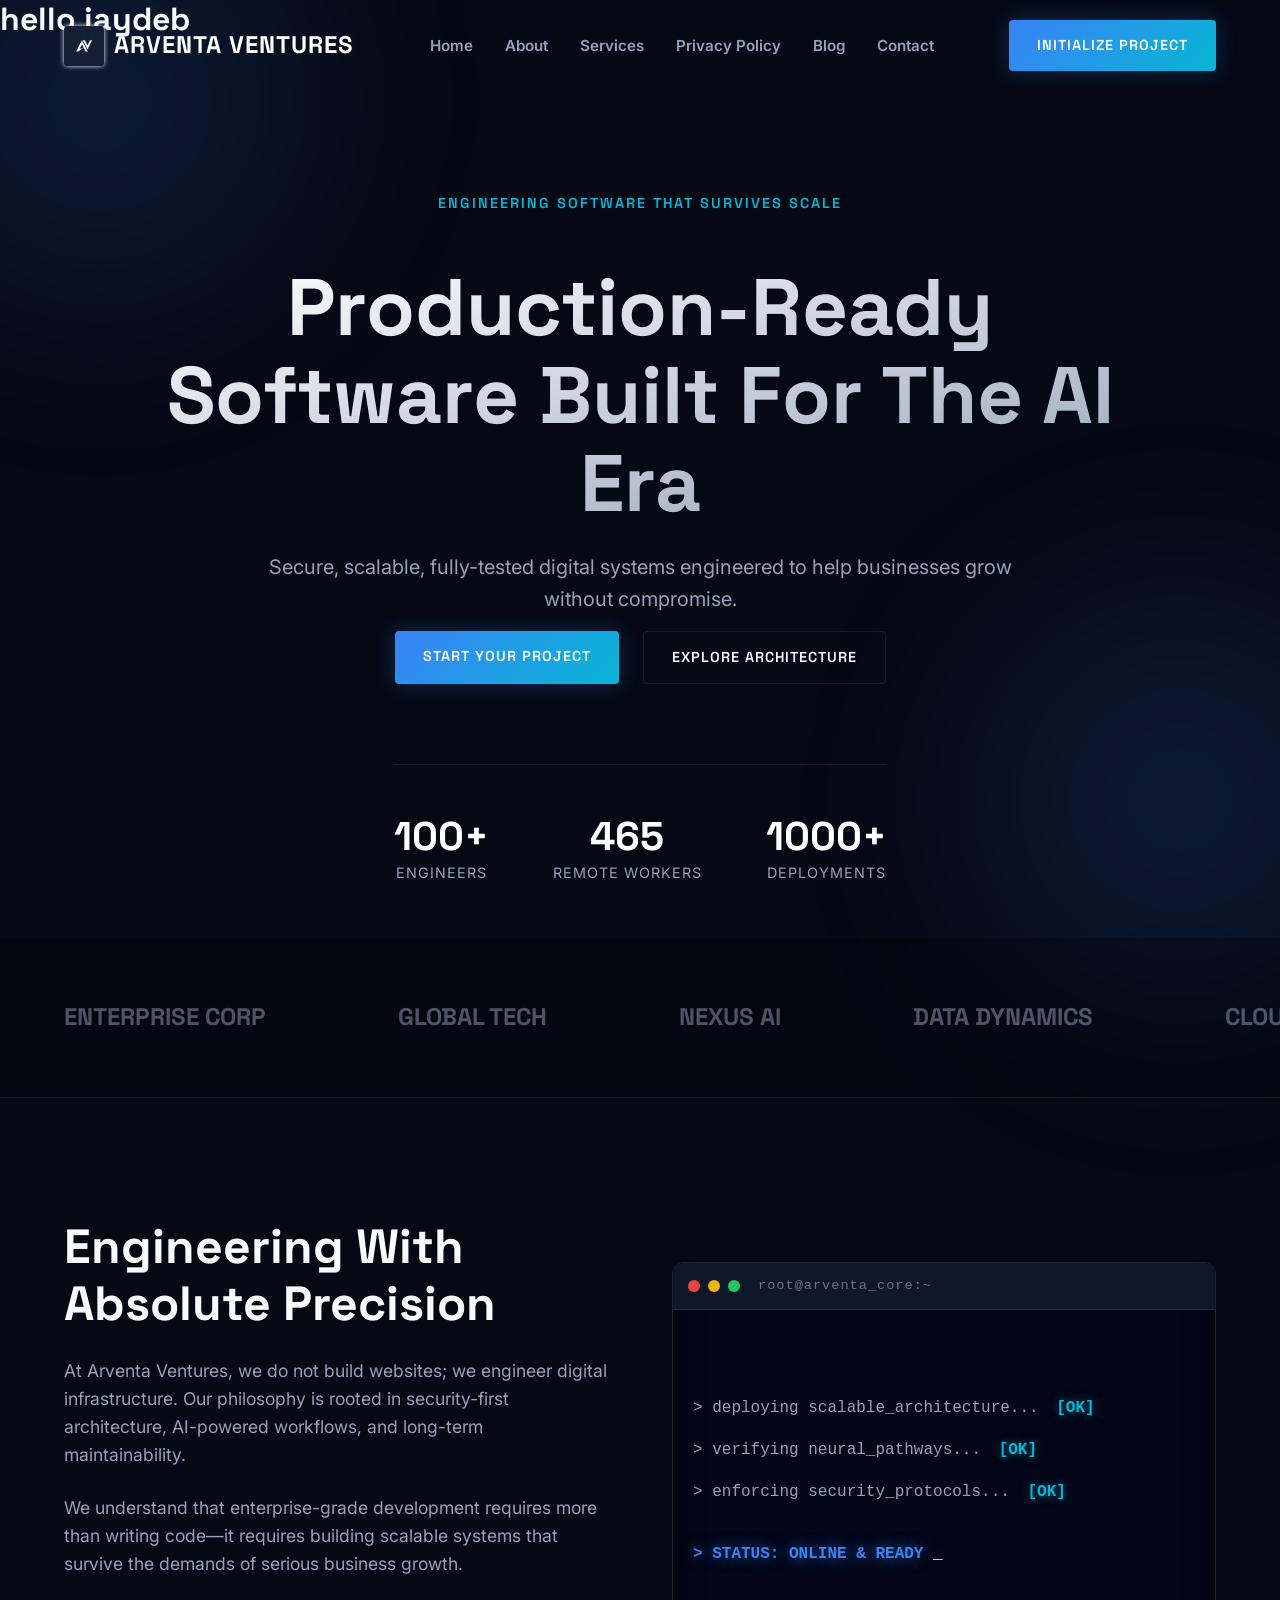
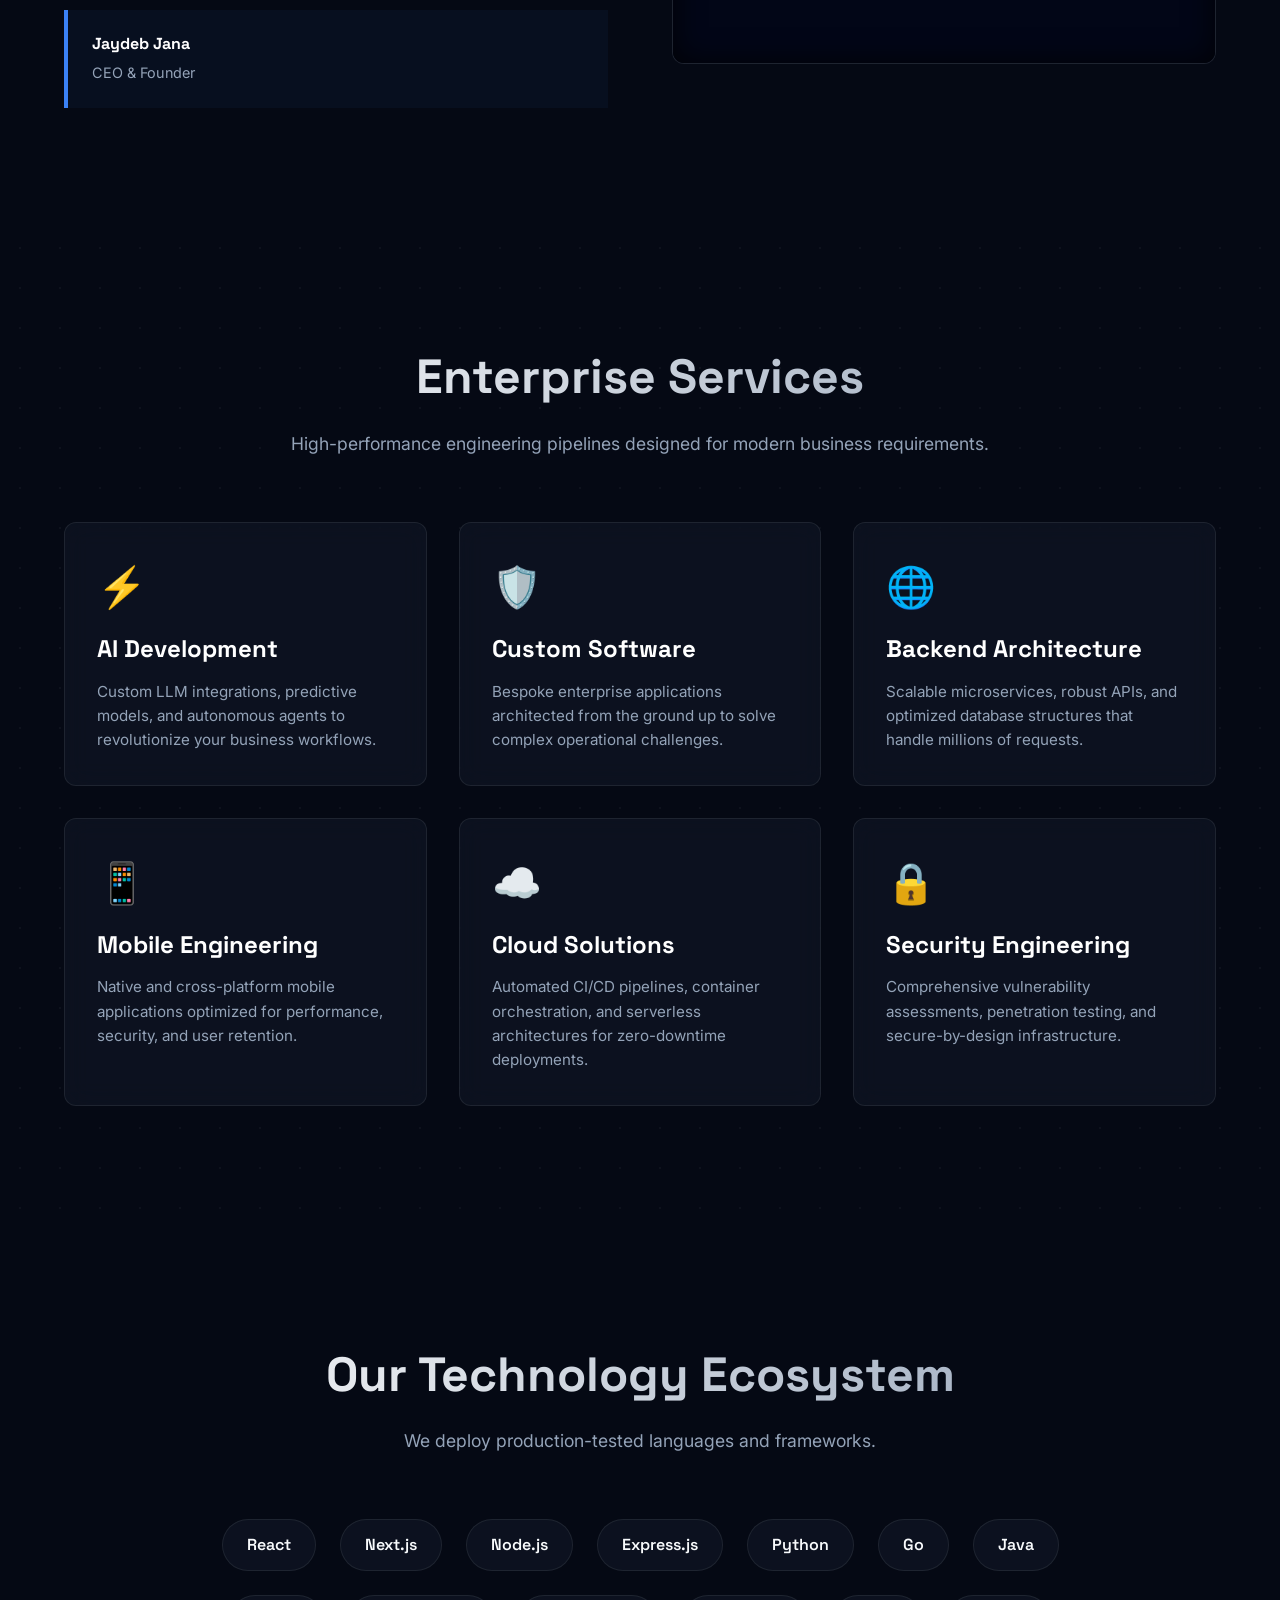
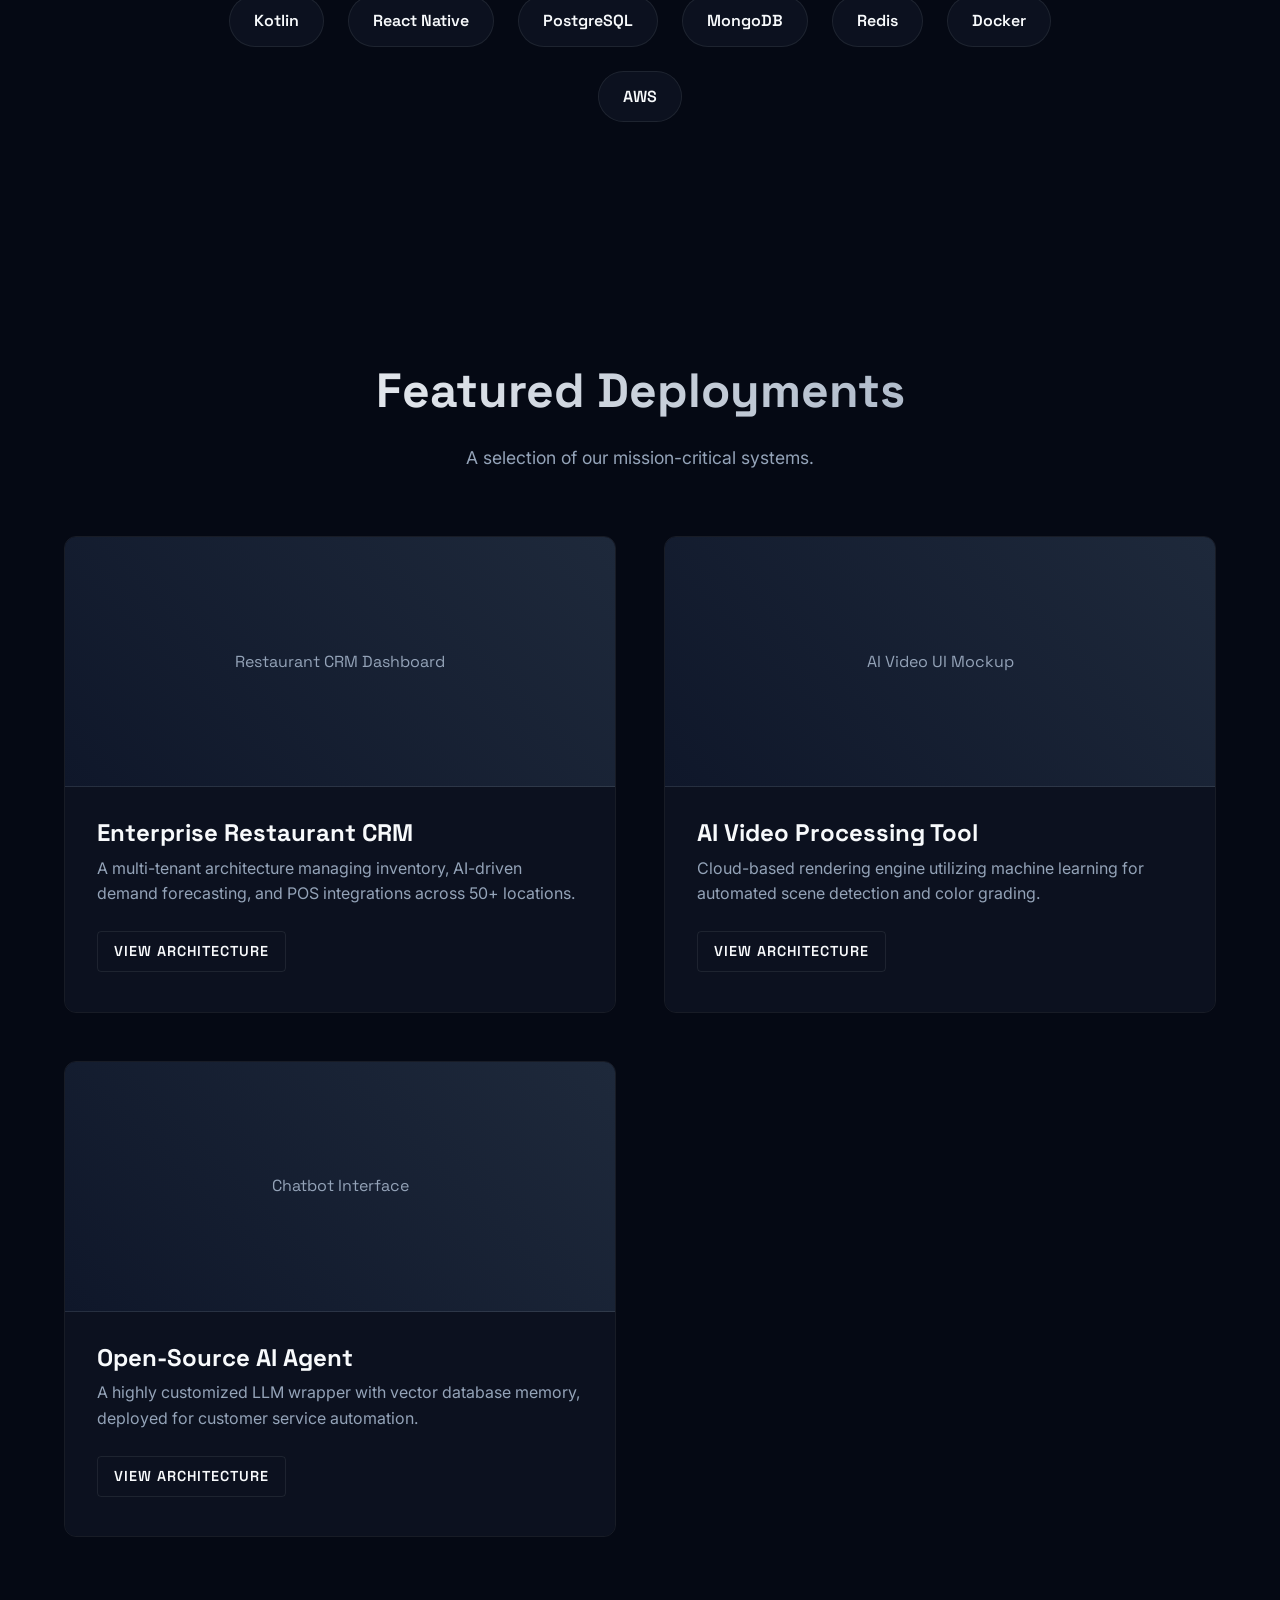
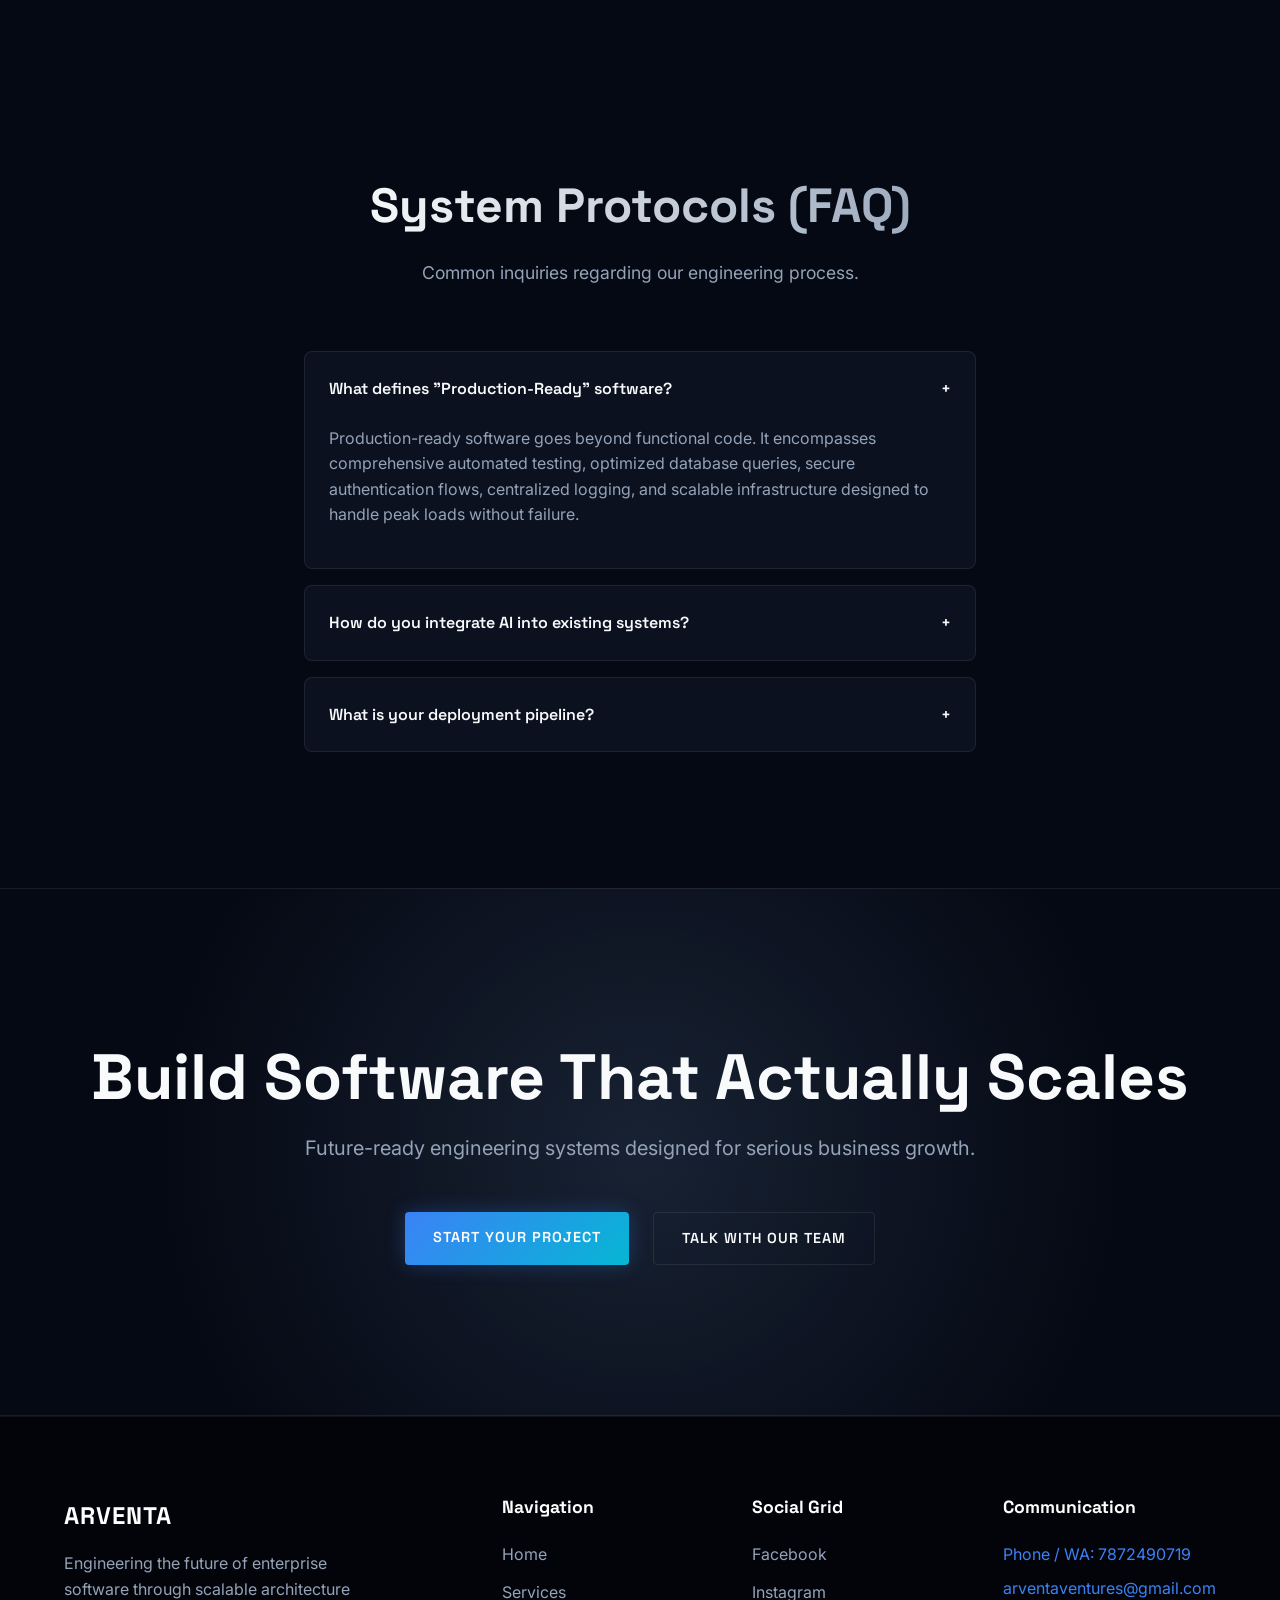
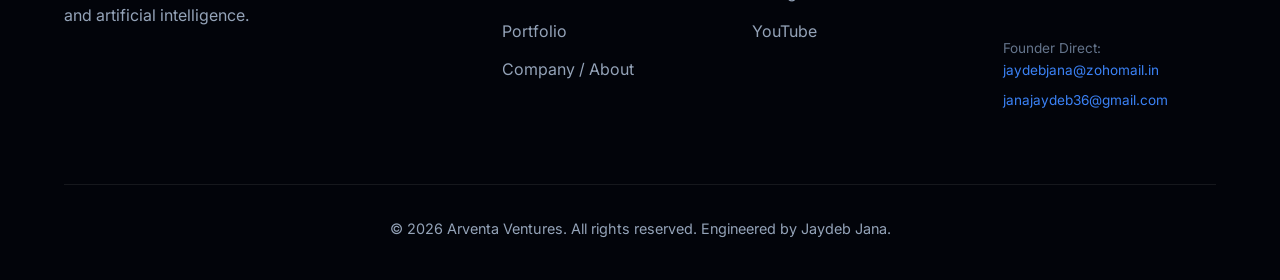
==== commit 246aeccb: "update index.html" ====
--- a/index.html
+++ b/index.html
@@ -84,6 +84,7 @@
 </header>
     
     <main>
+        <h1>hello jaydeb</h1>
         <section id="home" class="hero">
             <div class="hero-tagline reveal">Engineering Software That Survives Scale</div>
             <h1 class="hero-title reveal">Production-Ready Software Built For The AI Era</h1>
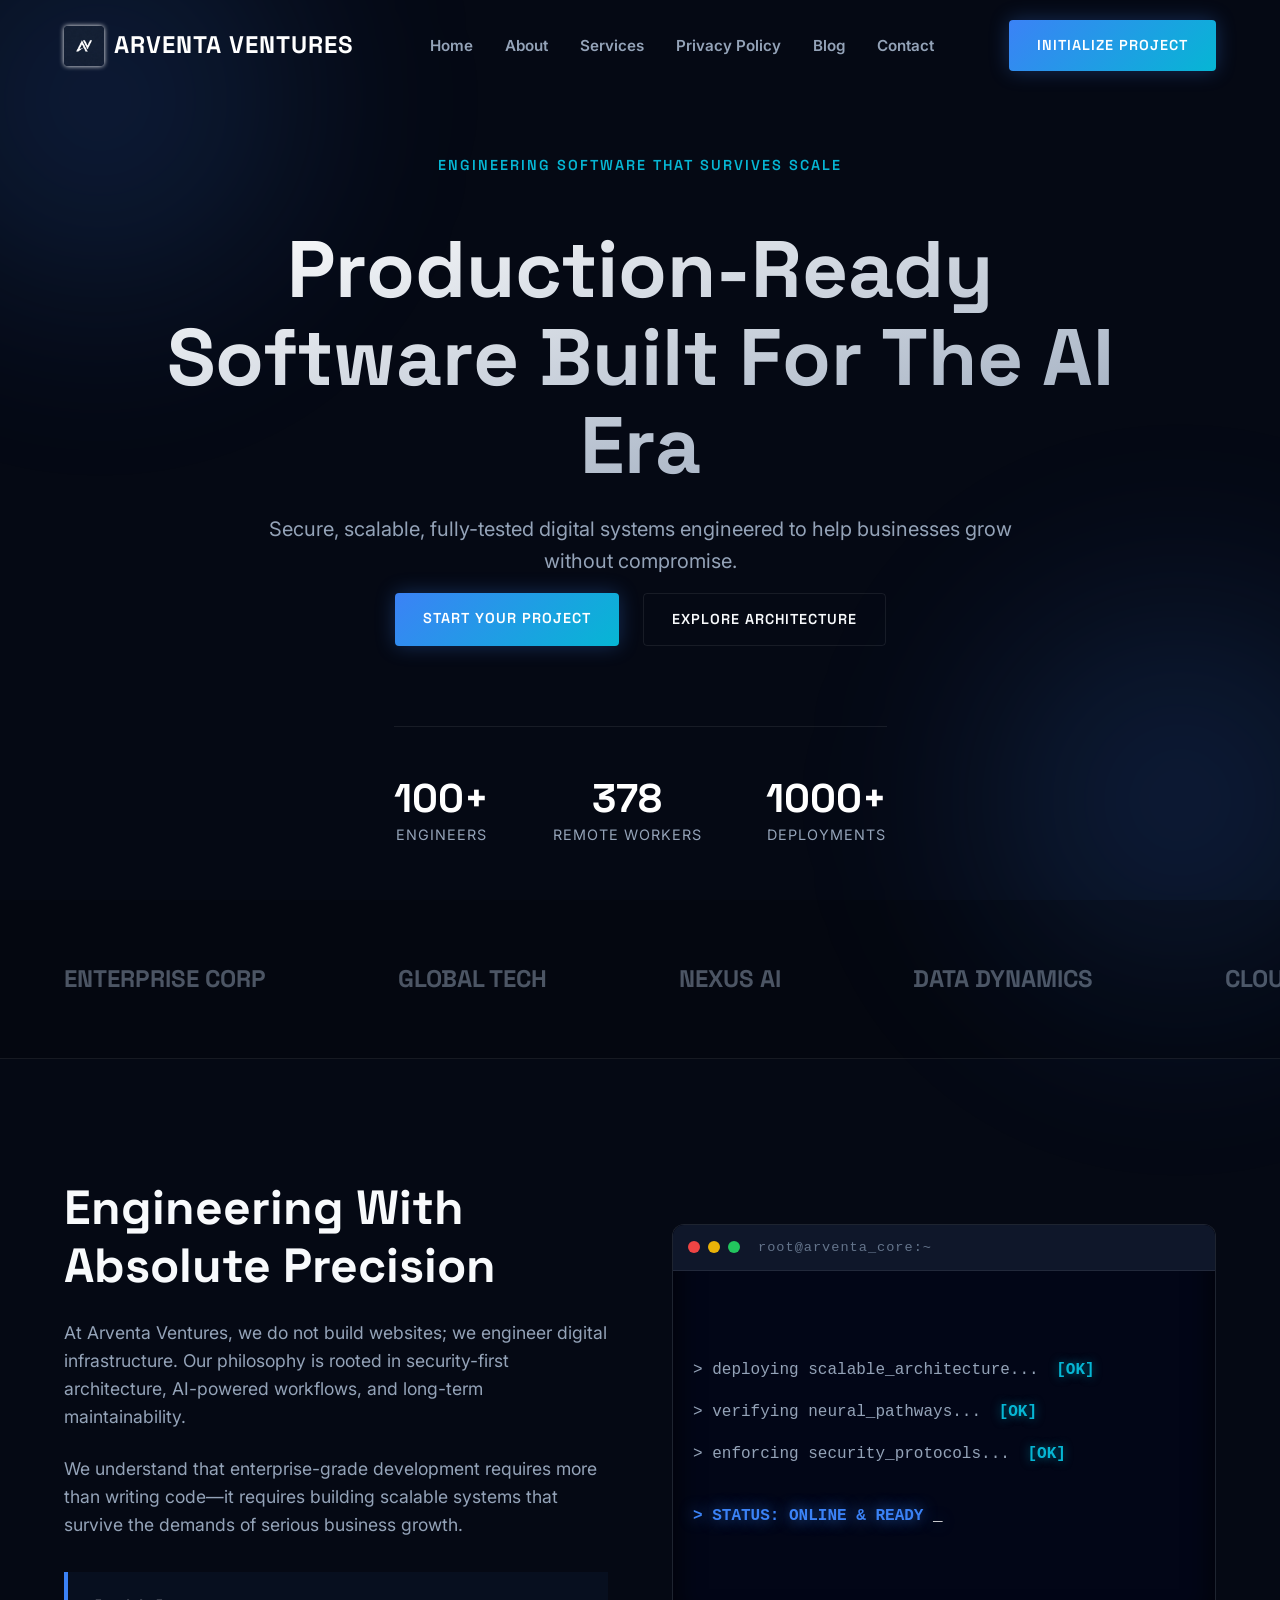
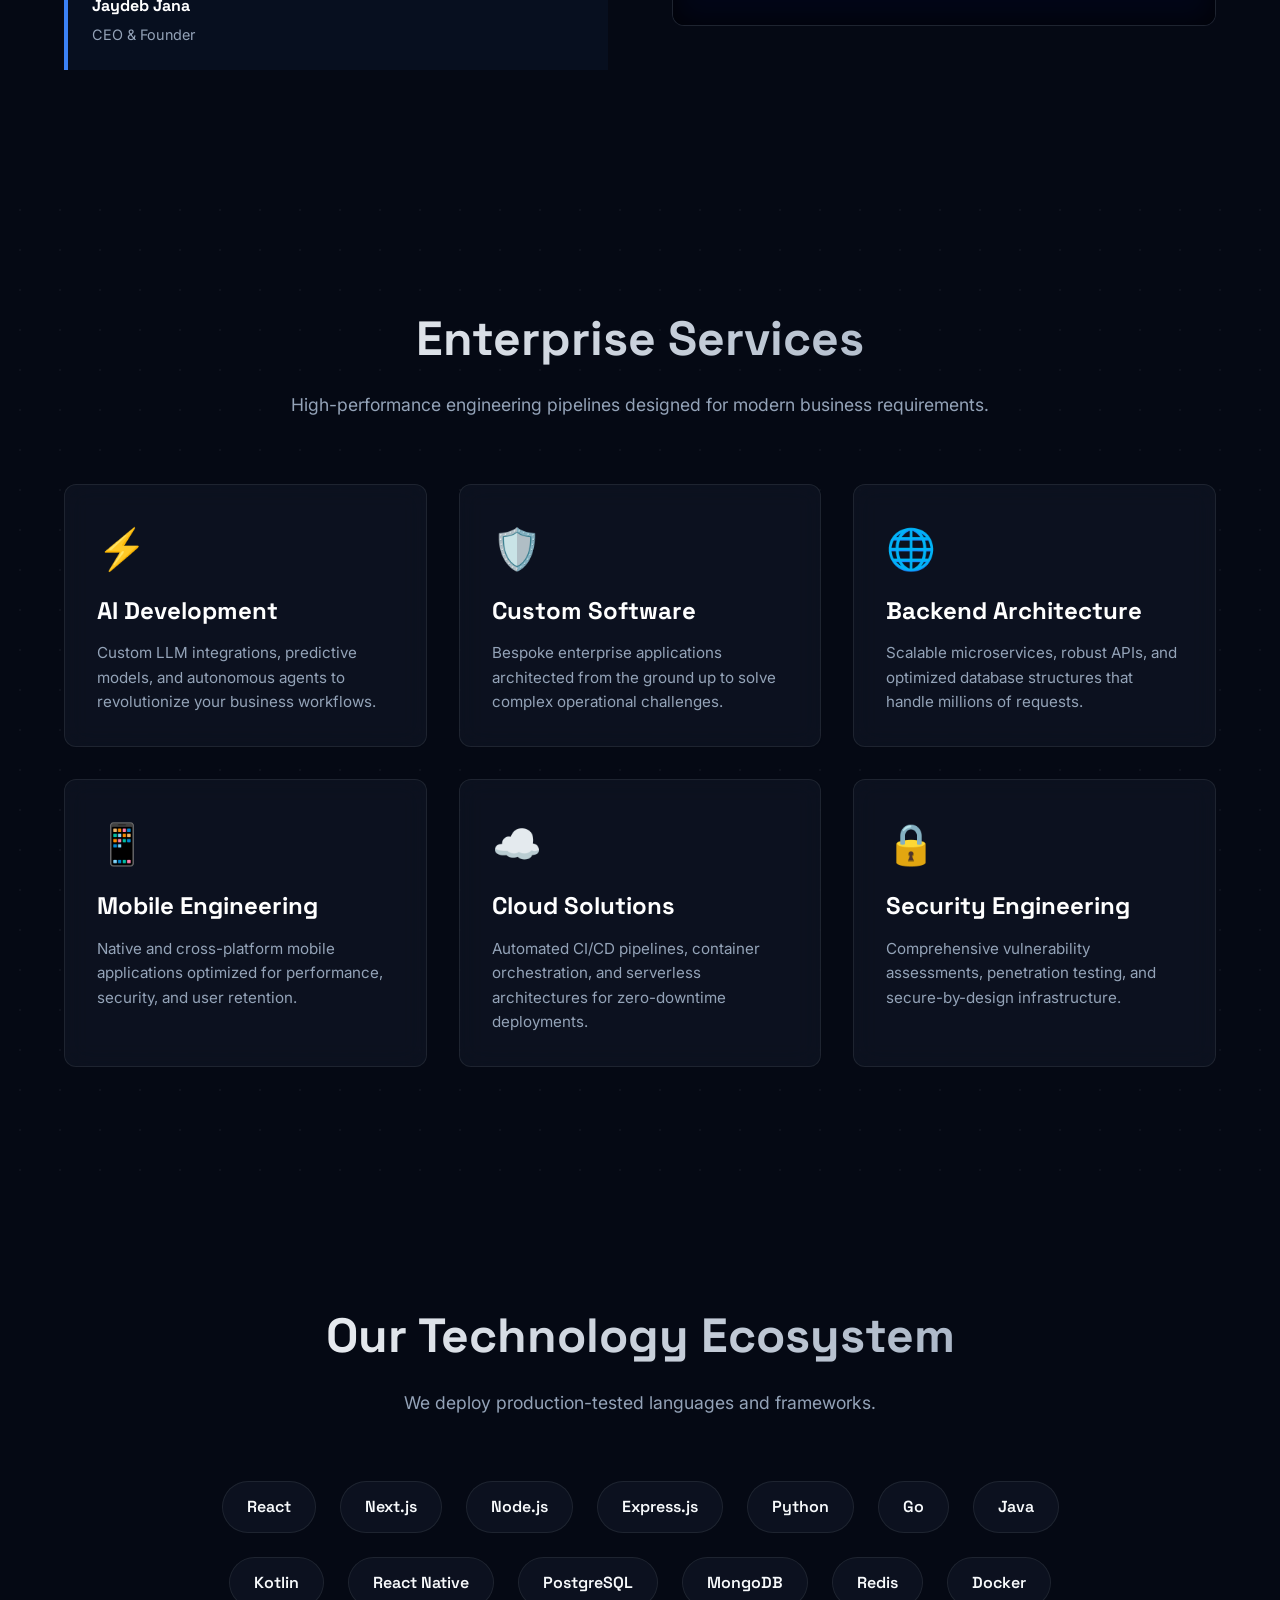
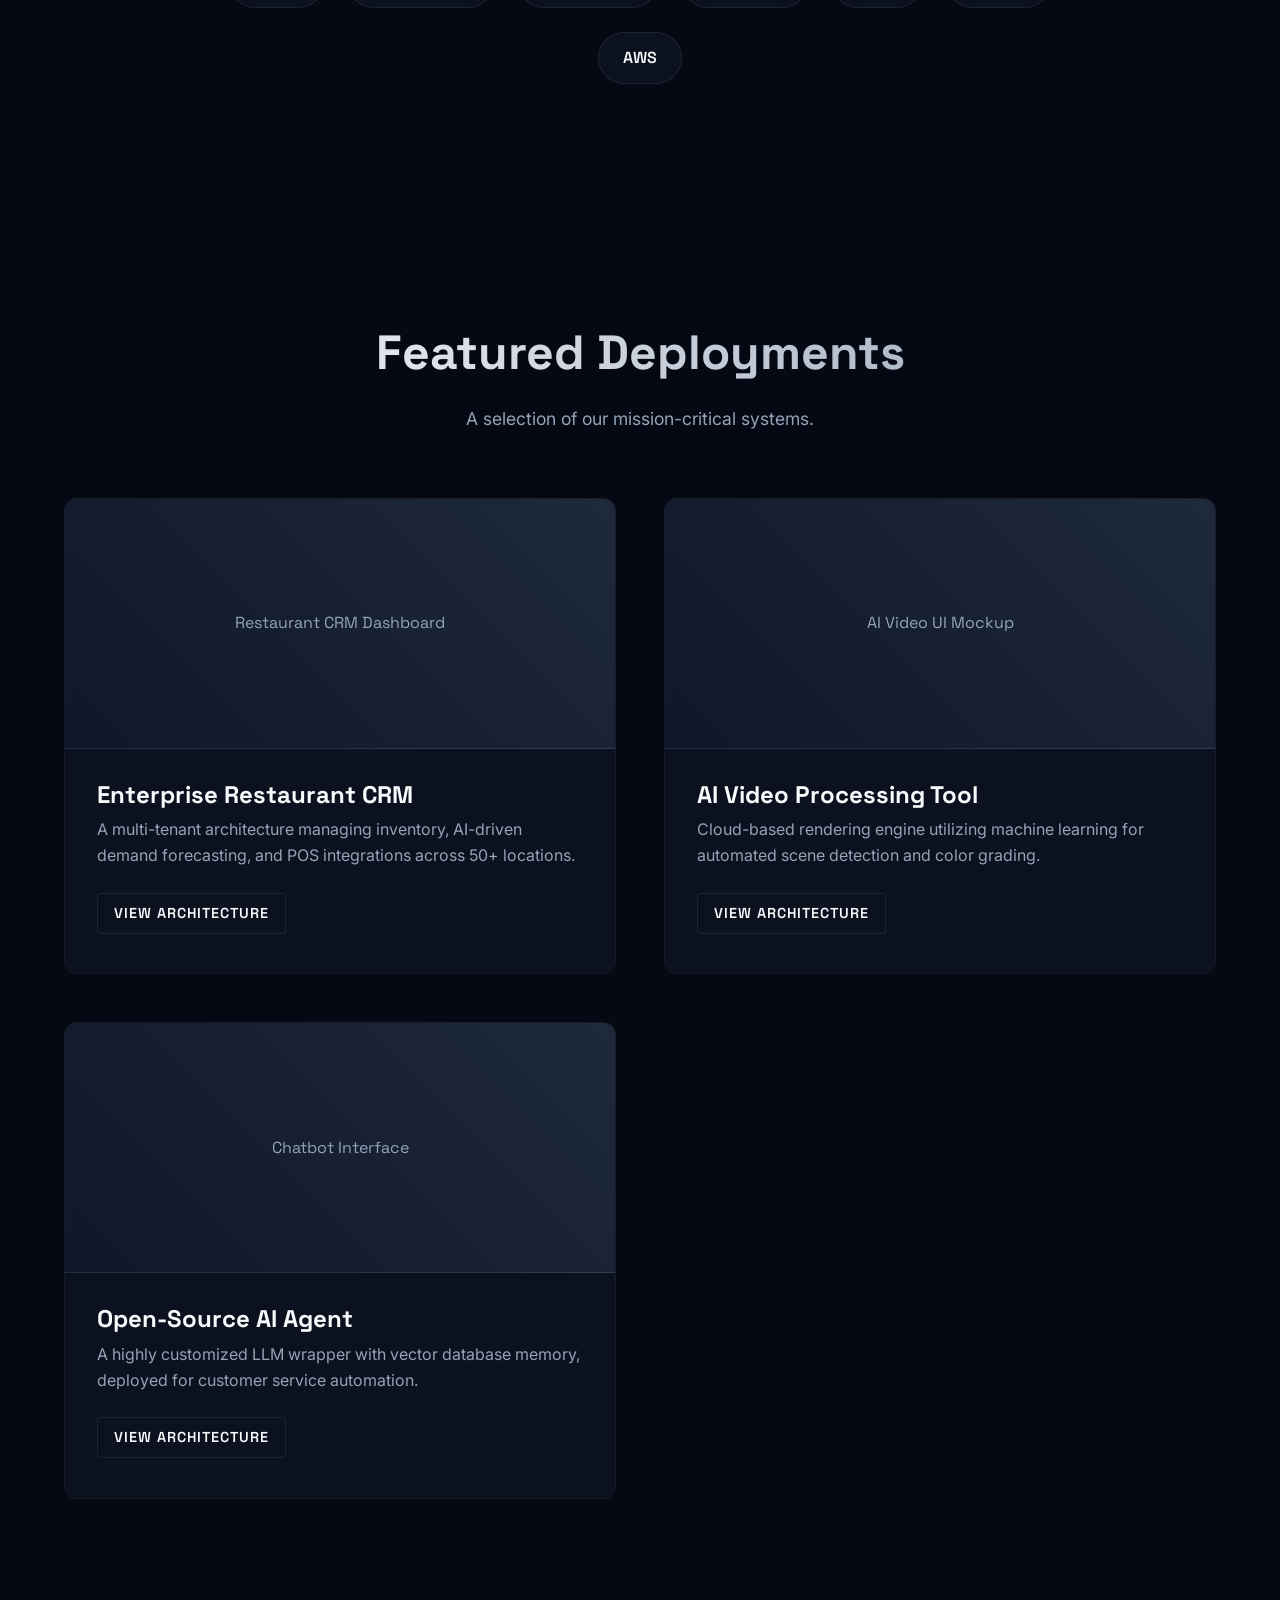
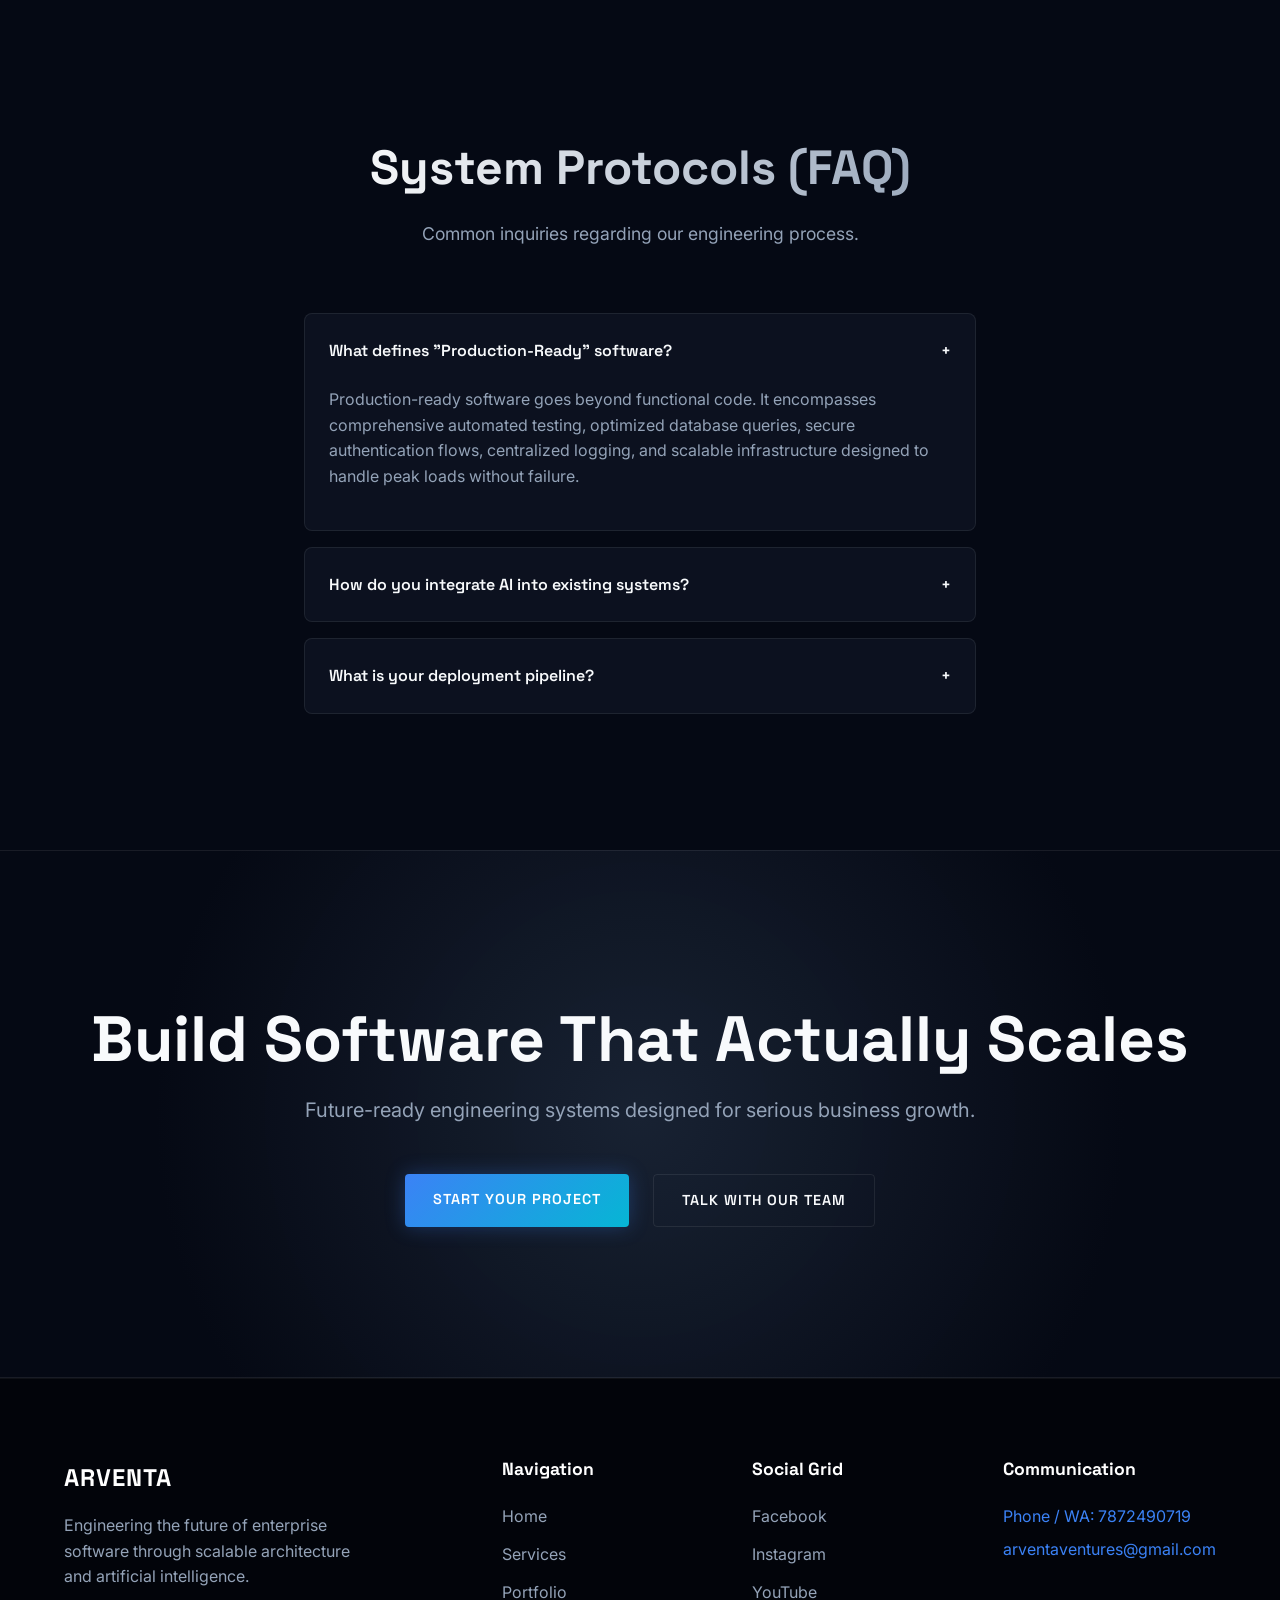
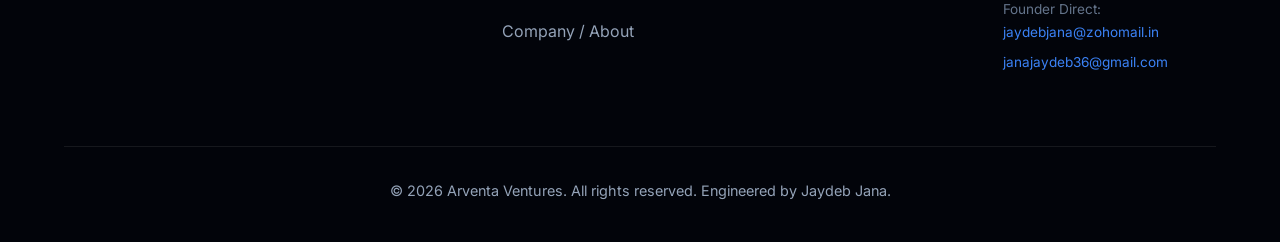
==== commit 08c5cbd6: "update index.html" ====
--- a/index.html
+++ b/index.html
@@ -10,7 +10,7 @@
     <meta name="keywords" content="AI Automation Company, Enterprise Software Engineering, Full Stack MERN Development, SaaS Architecture, Jaydeb Jana, Arventa Ventures, Next.js Expert, Scalable Systems">
     <meta name="author" content="Jaydeb Jana">
     <meta name="robots" content="index, follow">
-
+<meta name="google-site-verification" content="fjd2O0OEYKNgw6Jr2fMZNQsCzN2zhbFkVfXD3gDU4Jc" />
     <meta property="og:site_name" content="Arventa Ventures">
     <meta property="og:title" content="Arventa Ventures | Premium Software & AI Engineering">
     <meta property="og:description" content="We build software that scales. From autonomous AI agents to complex enterprise infrastructures.">
@@ -84,7 +84,7 @@
 </header>
     
     <main>
-        <h1>hello jaydeb</h1>
+        
         <section id="home" class="hero">
             <div class="hero-tagline reveal">Engineering Software That Survives Scale</div>
             <h1 class="hero-title reveal">Production-Ready Software Built For The AI Era</h1>
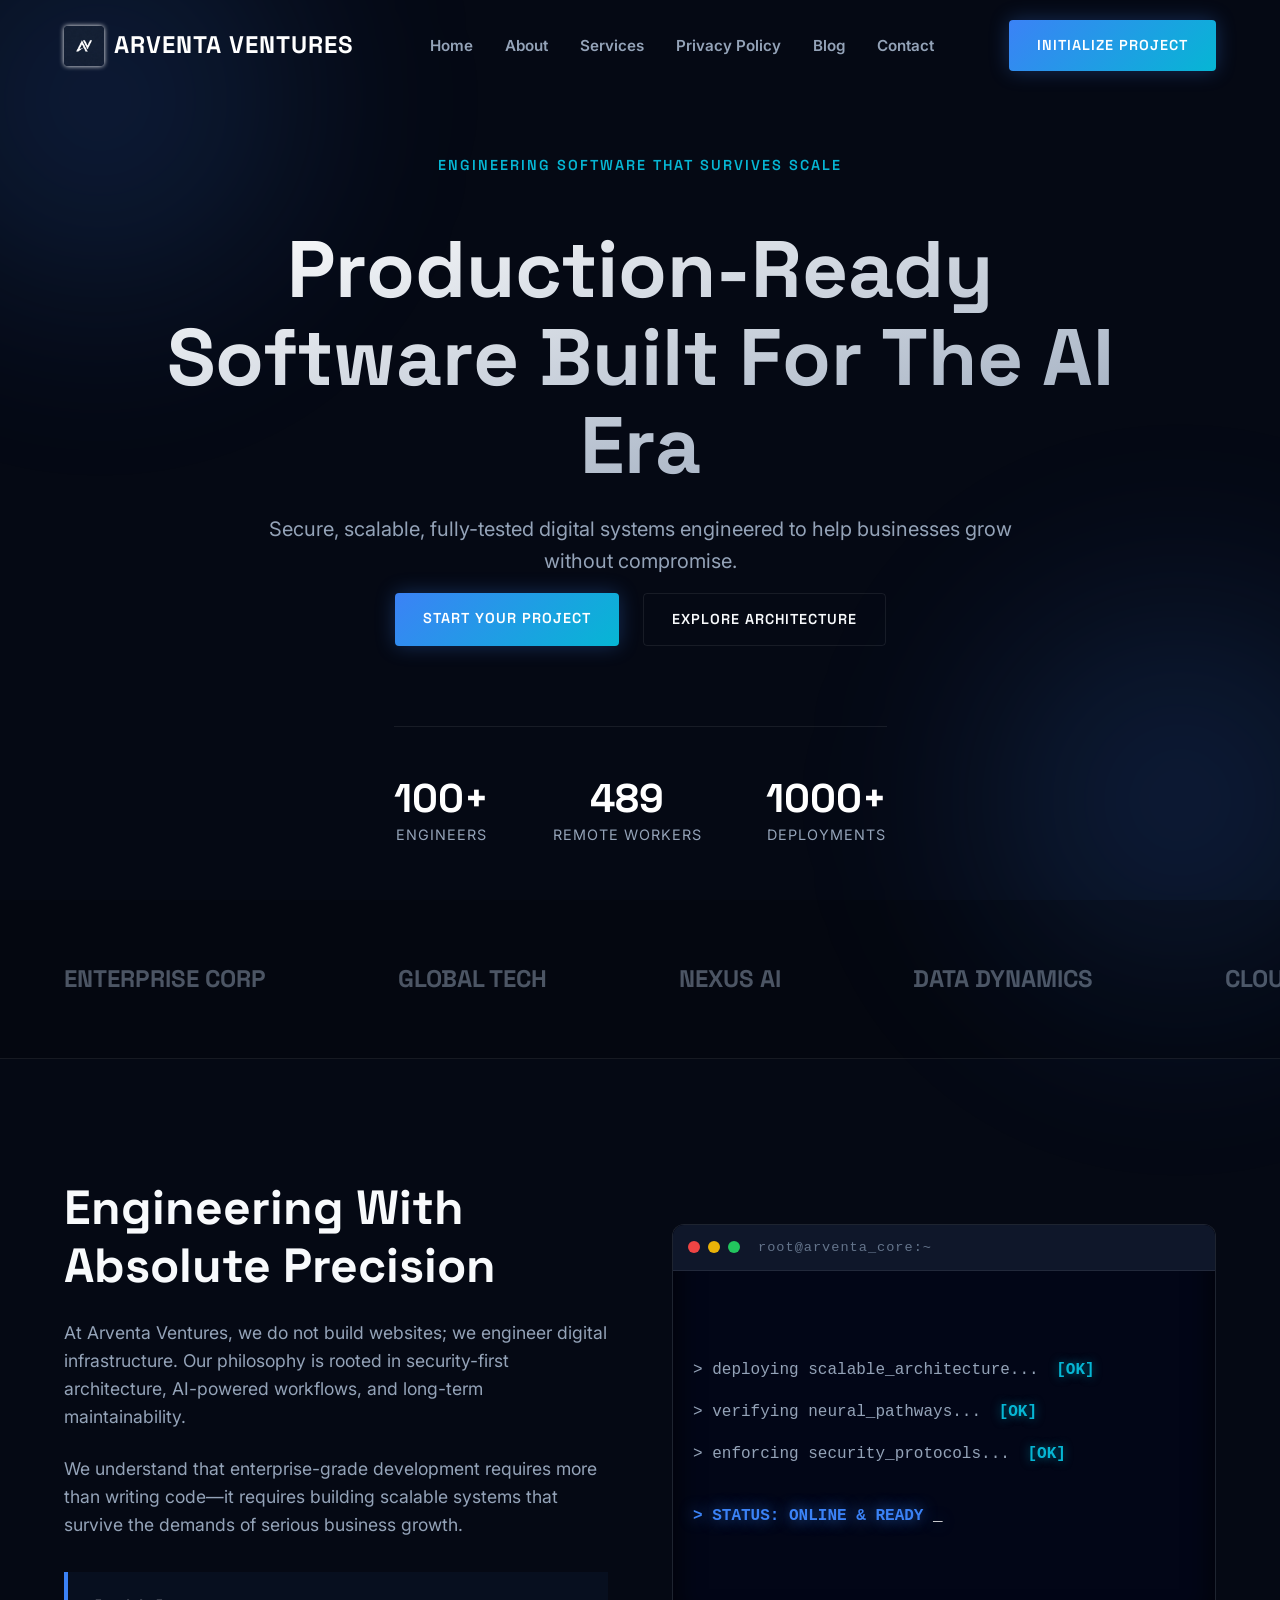
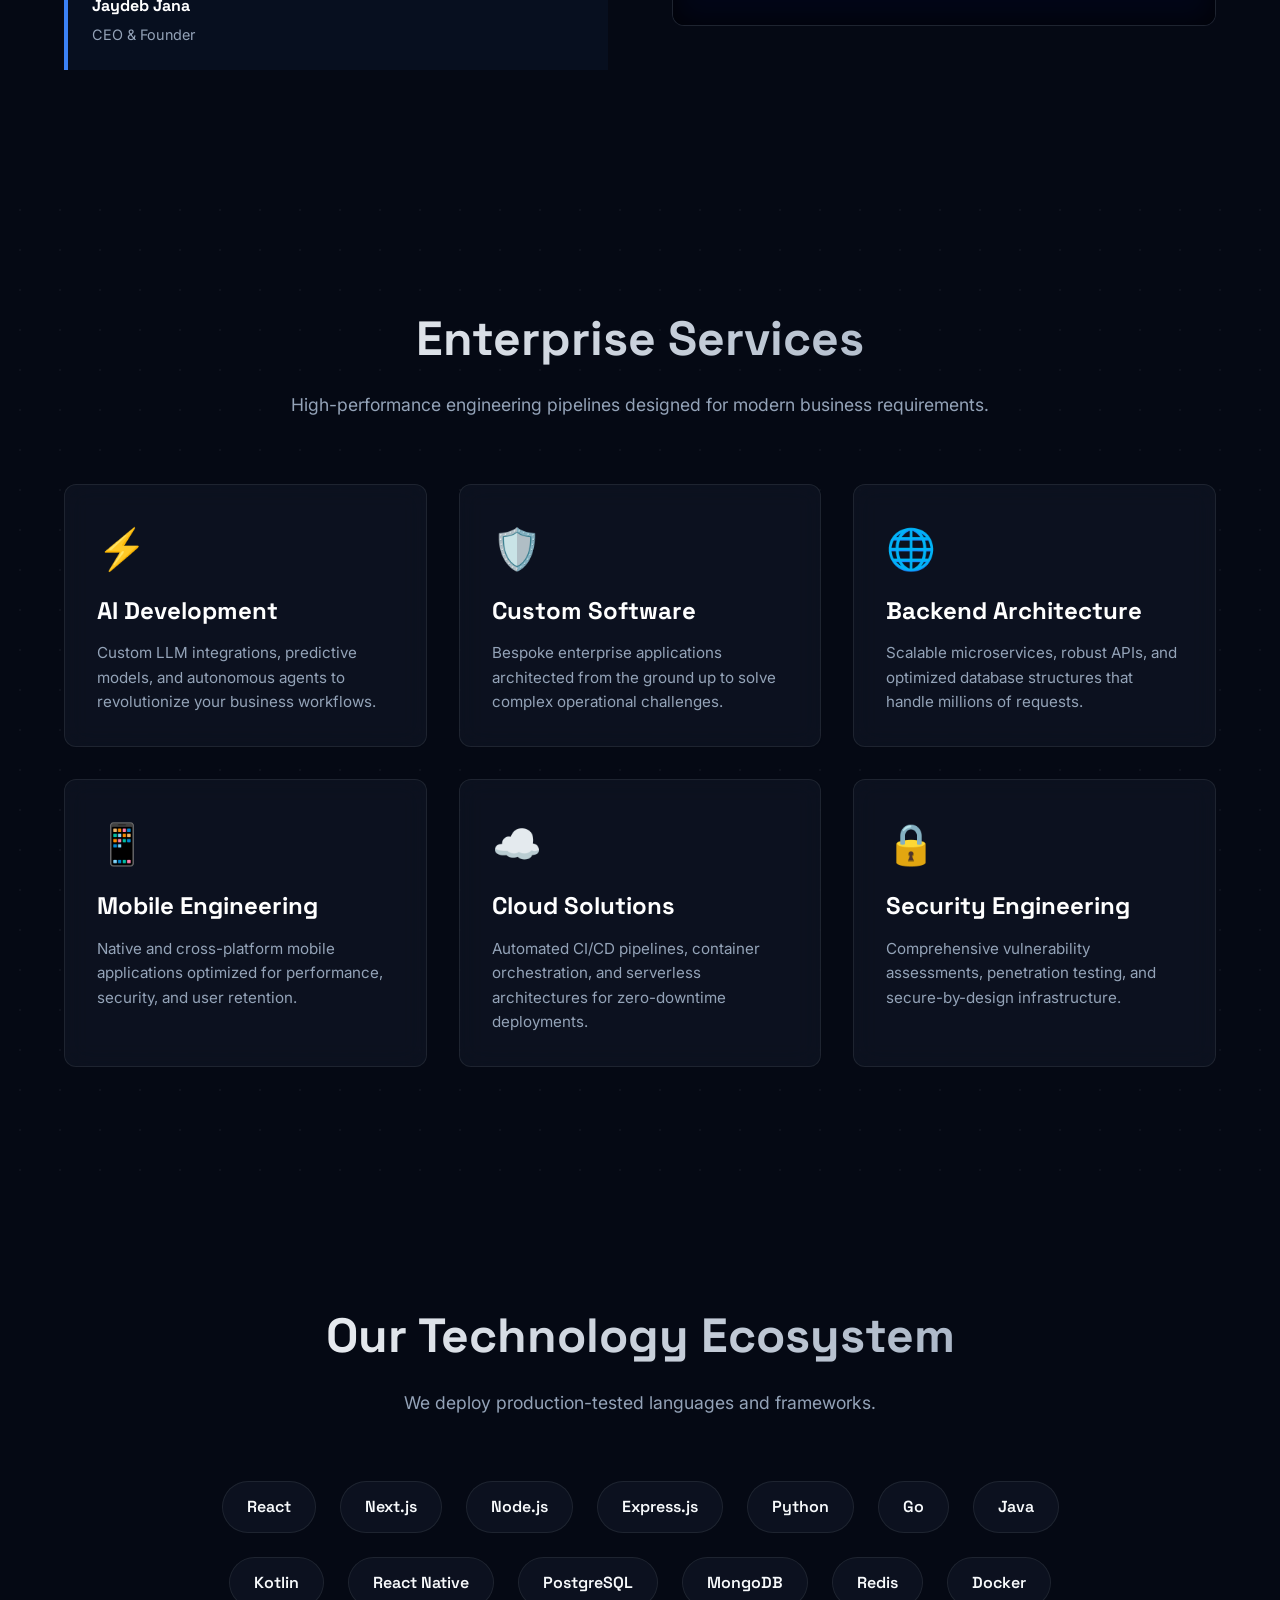
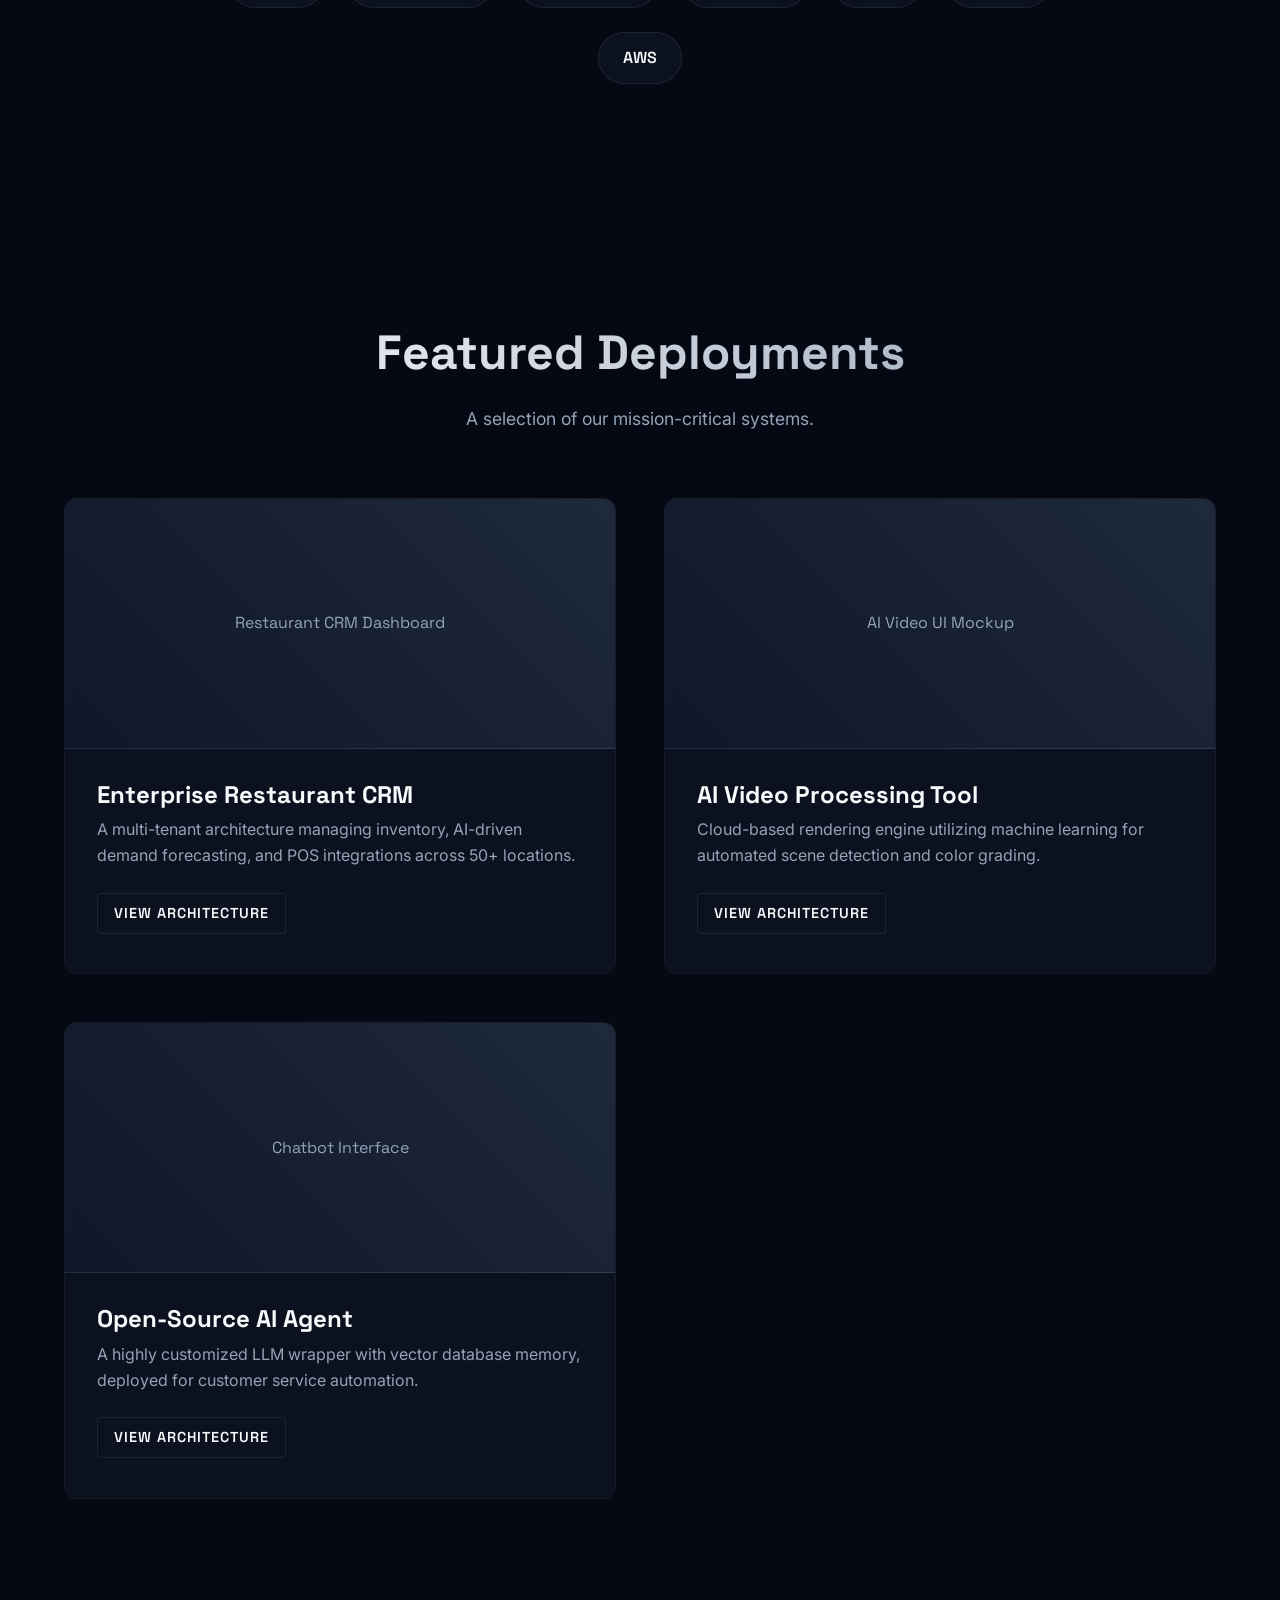
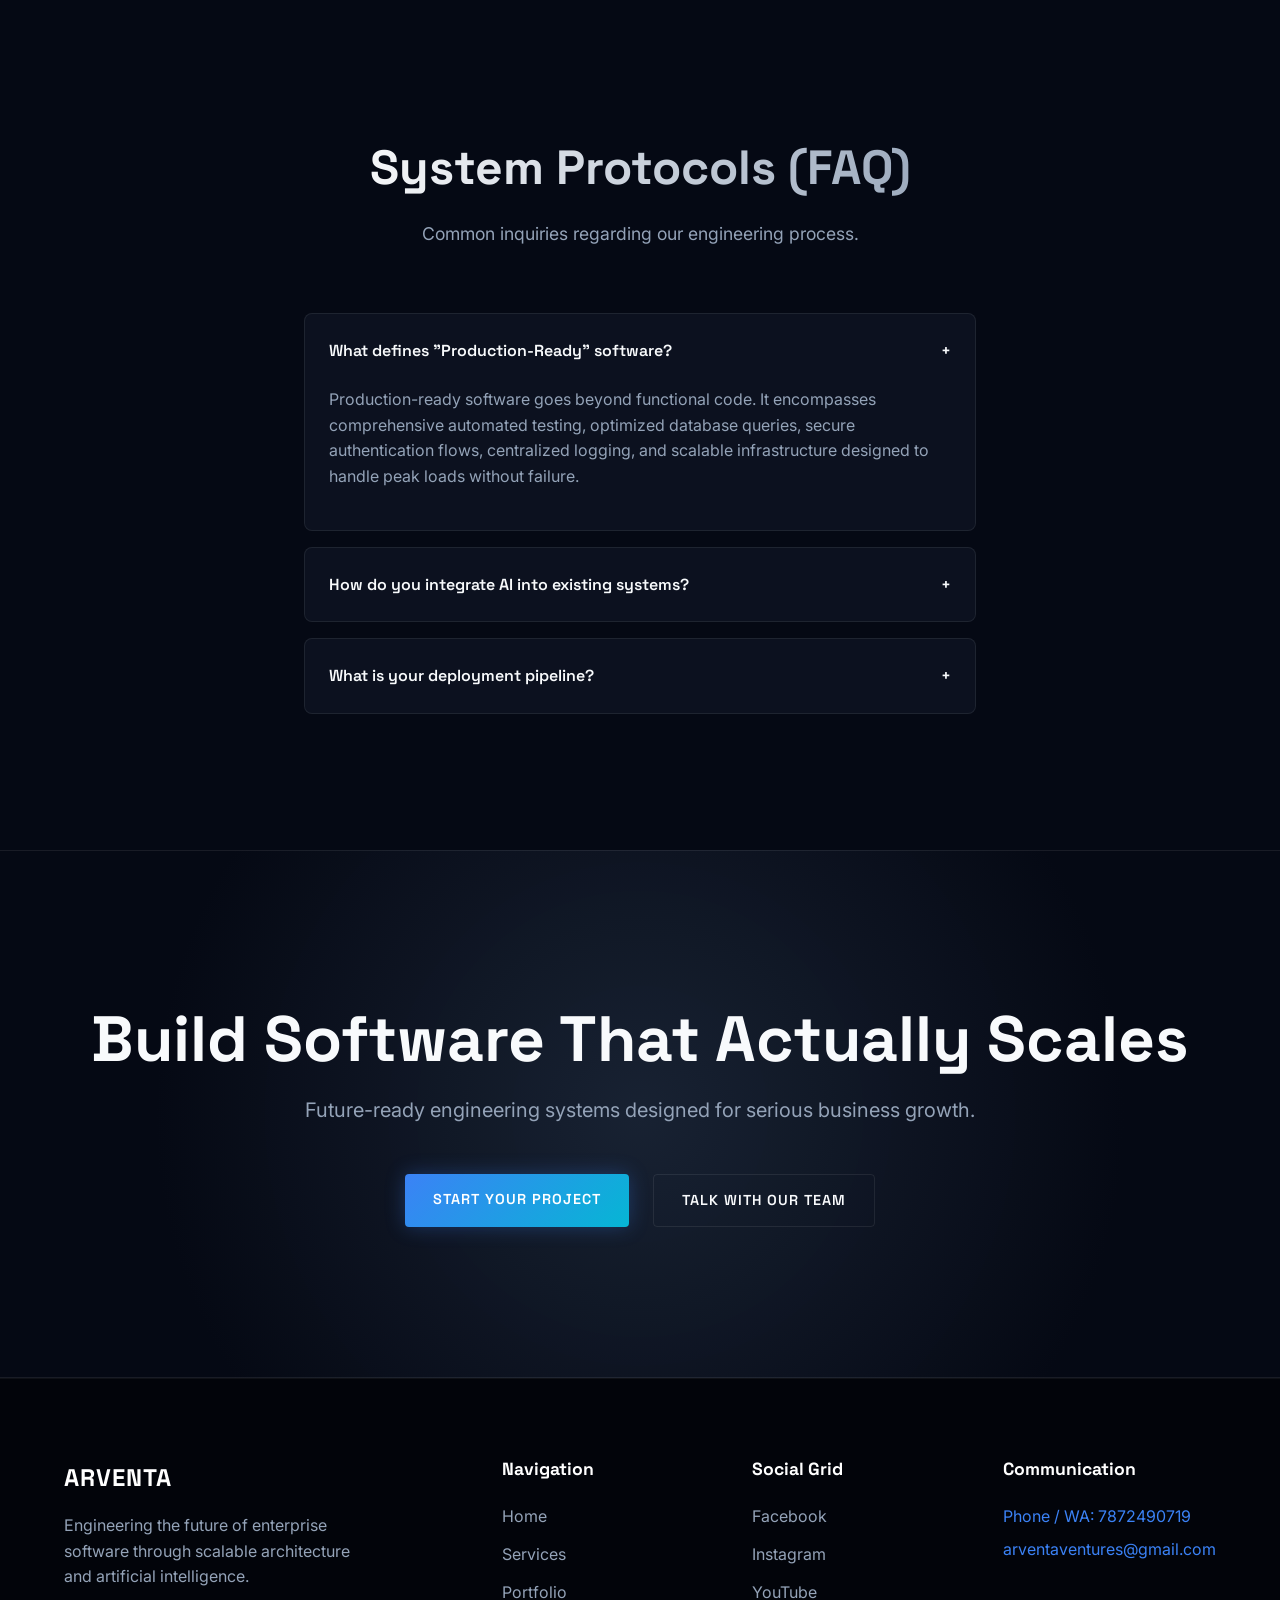
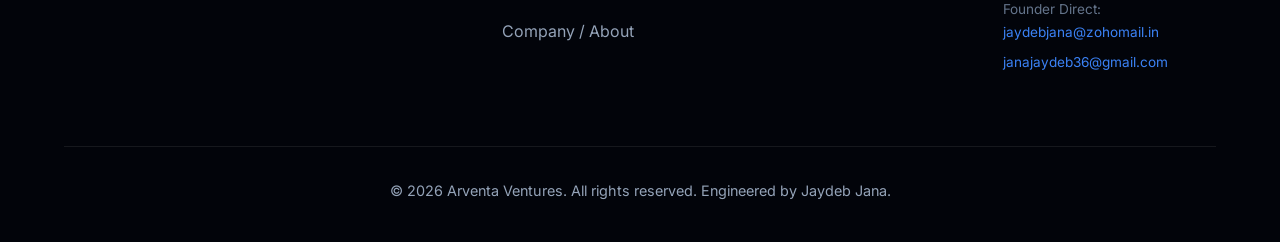
==== commit 20e001c8: "update" ====
--- a/index.html
+++ b/index.html
@@ -10,7 +10,6 @@
     <meta name="keywords" content="AI Automation Company, Enterprise Software Engineering, Full Stack MERN Development, SaaS Architecture, Jaydeb Jana, Arventa Ventures, Next.js Expert, Scalable Systems">
     <meta name="author" content="Jaydeb Jana">
     <meta name="robots" content="index, follow">
-<meta name="google-site-verification" content="fjd2O0OEYKNgw6Jr2fMZNQsCzN2zhbFkVfXD3gDU4Jc" />
     <meta property="og:site_name" content="Arventa Ventures">
     <meta property="og:title" content="Arventa Ventures | Premium Software & AI Engineering">
     <meta property="og:description" content="We build software that scales. From autonomous AI agents to complex enterprise infrastructures.">
@@ -47,6 +46,9 @@
     <link href="https://fonts.googleapis.com/css2?family=Inter:wght@300;400;600;800&family=Space+Grotesk:wght@500;700&display=swap" rel="stylesheet">
     <link rel="stylesheet" href="homePage/style.css">
     <link rel="sitemap" type="application/xml" title="Sitemap" href="/sitemap.xml">
+    <link rel="icon" type="image/x-icon" href="image/logo.webp">
+<link rel="shortcut icon" type="image/webp" href="image/logo.webp">
+
 
 </head>
 
